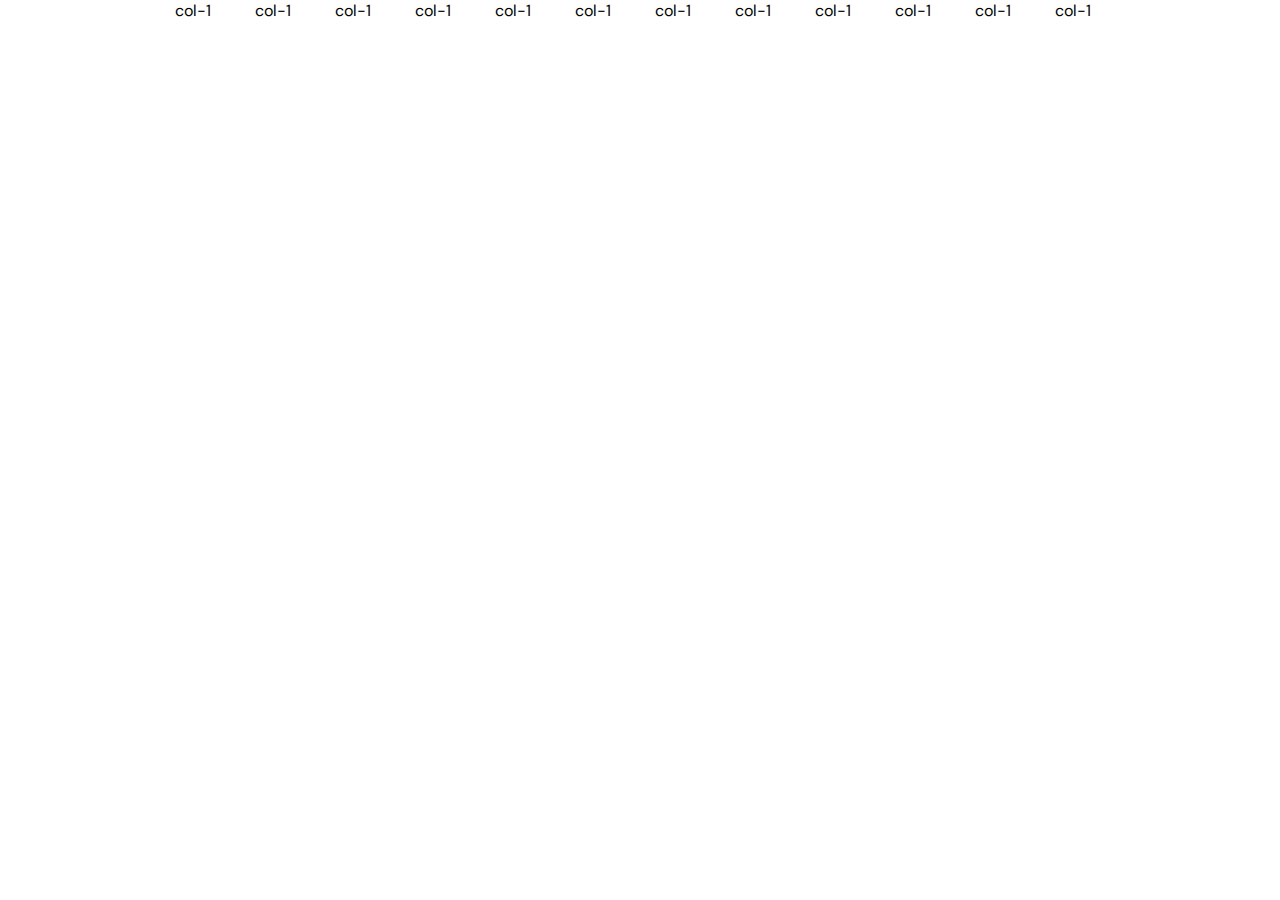
==== index.html @ 25fa5bf2 "first commit" ====
<!DOCTYPE html>
<html lang="en">

<head>
    <meta charset="UTF-8">
    <meta http-equiv="X-UA-Compatible" content="IE=edge">
    <meta name="viewport" content="width=device-width, initial-scale=1.0">
    <link rel="preconnect" href="https://fonts.googleapis.com">
    <link rel="preconnect" href="https://fonts.gstatic.com" crossorigin>
    <link href="https://fonts.googleapis.com/css2?family=DM+Sans:wght@400;500;700&display=swap" rel="stylesheet">
    <link rel="stylesheet" href="./grid.min.css">
    <link rel="stylesheet" href="./style.css">
    <title>Final</title>
</head>

<body>
    <div class="container">
        <div class="row">
            <div class="col-1">col-1</div>
            <div class="col-1">col-1</div>
            <div class="col-1">col-1</div>
            <div class="col-1">col-1</div>
            <div class="col-1">col-1</div>
            <div class="col-1">col-1</div>
            <div class="col-1">col-1</div>
            <div class="col-1">col-1</div>
            <div class="col-1">col-1</div>
            <div class="col-1">col-1</div>
            <div class="col-1">col-1</div>
            <div class="col-1">col-1</div>
        </div>
    </div>
</body>

</html>
---- grid.min.css ----
.sr-only {
    position: absolute;
    width: 1px;
    height: 1px;
    padding: 0;
    margin: -1px;
    overflow: hidden;
    clip: rect(0, 0, 0, 0);
    white-space: nowrap;
    border: 0
}

.sr-only-focusable:active,
.sr-only-focusable:focus {
    position: static;
    width: auto;
    height: auto;
    overflow: visible;
    clip: auto;
    white-space: normal
}

/*!
 * Bootstrap Grid v4.4.1 (https://getbootstrap.com/)
 * Copyright 2011-2019 The Bootstrap Authors
 * Copyright 2011-2019 Twitter, Inc.
 * Licensed under MIT (https://github.com/twbs/bootstrap/blob/master/LICENSE)
 */
html {
    -webkit-box-sizing: border-box;
    box-sizing: border-box;
    -ms-overflow-style: scrollbar
}

*,
*::before,
*::after {
    -webkit-box-sizing: inherit;
    box-sizing: inherit
}

.container {
    width: 100%;
    padding-right: 15px;
    padding-left: 15px;
    margin-right: auto;
    margin-left: auto
}

@media (min-width: 576px) {
    .container {
        max-width: 540px
    }
}

@media (min-width: 768px) {
    .container {
        max-width: 720px
    }
}

@media (min-width: 992px) {
    .container {
        max-width: 960px
    }
}

@media (min-width: 1200px) {
    .container {
        max-width: 1140px
    }
}

.container-fluid,
.container-sm,
.container-md,
.container-lg,
.container-xl {
    width: 100%;
    padding-right: 15px;
    padding-left: 15px;
    margin-right: auto;
    margin-left: auto
}

@media (min-width: 576px) {

    .container,
    .container-sm {
        max-width: 540px
    }
}

@media (min-width: 768px) {

    .container,
    .container-sm,
    .container-md {
        max-width: 720px
    }
}

@media (min-width: 992px) {

    .container,
    .container-sm,
    .container-md,
    .container-lg {
        max-width: 960px
    }
}

@media (min-width: 1200px) {

    .container,
    .container-sm,
    .container-md,
    .container-lg,
    .container-xl {
        max-width: 1140px
    }
}

.row {
    display: -webkit-box;
    display: -ms-flexbox;
    display: flex;
    -ms-flex-wrap: wrap;
    flex-wrap: wrap;
    margin-right: -15px;
    margin-left: -15px
}

.no-gutters {
    margin-right: 0;
    margin-left: 0
}

.no-gutters>.col,
.no-gutters>[class*="col-"] {
    padding-right: 0;
    padding-left: 0
}

.col-1,
.col-2,
.col-3,
.col-4,
.col-5,
.col-6,
.col-7,
.col-8,
.col-9,
.col-10,
.col-11,
.col-12,
.col,
.col-auto,
.col-sm-1,
.col-sm-2,
.col-sm-3,
.col-sm-4,
.col-sm-5,
.col-sm-6,
.col-sm-7,
.col-sm-8,
.col-sm-9,
.col-sm-10,
.col-sm-11,
.col-sm-12,
.col-sm,
.col-sm-auto,
.col-md-1,
.col-md-2,
.col-md-3,
.col-md-4,
.col-md-5,
.col-md-6,
.col-md-7,
.col-md-8,
.col-md-9,
.col-md-10,
.col-md-11,
.col-md-12,
.col-md,
.col-md-auto,
.col-lg-1,
.col-lg-2,
.col-lg-3,
.col-lg-4,
.col-lg-5,
.col-lg-6,
.col-lg-7,
.col-lg-8,
.col-lg-9,
.col-lg-10,
.col-lg-11,
.col-lg-12,
.col-lg,
.col-lg-auto,
.col-xl-1,
.col-xl-2,
.col-xl-3,
.col-xl-4,
.col-xl-5,
.col-xl-6,
.col-xl-7,
.col-xl-8,
.col-xl-9,
.col-xl-10,
.col-xl-11,
.col-xl-12,
.col-xl,
.col-xl-auto {
    position: relative;
    width: 100%;
    padding-right: 15px;
    padding-left: 15px
}

.col {
    -ms-flex-preferred-size: 0;
    flex-basis: 0;
    -webkit-box-flex: 1;
    -ms-flex-positive: 1;
    flex-grow: 1;
    max-width: 100%
}

.row-cols-1>* {
    -webkit-box-flex: 0;
    -ms-flex: 0 0 100%;
    flex: 0 0 100%;
    max-width: 100%
}

.row-cols-2>* {
    -webkit-box-flex: 0;
    -ms-flex: 0 0 50%;
    flex: 0 0 50%;
    max-width: 50%
}

.row-cols-3>* {
    -webkit-box-flex: 0;
    -ms-flex: 0 0 33.3333333333%;
    flex: 0 0 33.3333333333%;
    max-width: 33.3333333333%
}

.row-cols-4>* {
    -webkit-box-flex: 0;
    -ms-flex: 0 0 25%;
    flex: 0 0 25%;
    max-width: 25%
}

.row-cols-5>* {
    -webkit-box-flex: 0;
    -ms-flex: 0 0 20%;
    flex: 0 0 20%;
    max-width: 20%
}

.row-cols-6>* {
    -webkit-box-flex: 0;
    -ms-flex: 0 0 16.6666666667%;
    flex: 0 0 16.6666666667%;
    max-width: 16.6666666667%
}

.col-auto {
    -webkit-box-flex: 0;
    -ms-flex: 0 0 auto;
    flex: 0 0 auto;
    width: auto;
    max-width: 100%
}

.col-1 {
    -webkit-box-flex: 0;
    -ms-flex: 0 0 8.3333333333%;
    flex: 0 0 8.3333333333%;
    max-width: 8.3333333333%
}

.col-2 {
    -webkit-box-flex: 0;
    -ms-flex: 0 0 16.6666666667%;
    flex: 0 0 16.6666666667%;
    max-width: 16.6666666667%
}

.col-3 {
    -webkit-box-flex: 0;
    -ms-flex: 0 0 25%;
    flex: 0 0 25%;
    max-width: 25%
}

.col-4 {
    -webkit-box-flex: 0;
    -ms-flex: 0 0 33.3333333333%;
    flex: 0 0 33.3333333333%;
    max-width: 33.3333333333%
}

.col-5 {
    -webkit-box-flex: 0;
    -ms-flex: 0 0 41.6666666667%;
    flex: 0 0 41.6666666667%;
    max-width: 41.6666666667%
}

.col-6 {
    -webkit-box-flex: 0;
    -ms-flex: 0 0 50%;
    flex: 0 0 50%;
    max-width: 50%
}

.col-7 {
    -webkit-box-flex: 0;
    -ms-flex: 0 0 58.3333333333%;
    flex: 0 0 58.3333333333%;
    max-width: 58.3333333333%
}

.col-8 {
    -webkit-box-flex: 0;
    -ms-flex: 0 0 66.6666666667%;
    flex: 0 0 66.6666666667%;
    max-width: 66.6666666667%
}

.col-9 {
    -webkit-box-flex: 0;
    -ms-flex: 0 0 75%;
    flex: 0 0 75%;
    max-width: 75%
}

.col-10 {
    -webkit-box-flex: 0;
    -ms-flex: 0 0 83.3333333333%;
    flex: 0 0 83.3333333333%;
    max-width: 83.3333333333%
}

.col-11 {
    -webkit-box-flex: 0;
    -ms-flex: 0 0 91.6666666667%;
    flex: 0 0 91.6666666667%;
    max-width: 91.6666666667%
}

.col-12 {
    -webkit-box-flex: 0;
    -ms-flex: 0 0 100%;
    flex: 0 0 100%;
    max-width: 100%
}

.order-first {
    -webkit-box-ordinal-group: 0;
    -ms-flex-order: -1;
    order: -1
}

.order-last {
    -webkit-box-ordinal-group: 14;
    -ms-flex-order: 13;
    order: 13
}

.order-0 {
    -webkit-box-ordinal-group: 1;
    -ms-flex-order: 0;
    order: 0
}

.order-1 {
    -webkit-box-ordinal-group: 2;
    -ms-flex-order: 1;
    order: 1
}

.order-2 {
    -webkit-box-ordinal-group: 3;
    -ms-flex-order: 2;
    order: 2
}

.order-3 {
    -webkit-box-ordinal-group: 4;
    -ms-flex-order: 3;
    order: 3
}

.order-4 {
    -webkit-box-ordinal-group: 5;
    -ms-flex-order: 4;
    order: 4
}

.order-5 {
    -webkit-box-ordinal-group: 6;
    -ms-flex-order: 5;
    order: 5
}

.order-6 {
    -webkit-box-ordinal-group: 7;
    -ms-flex-order: 6;
    order: 6
}

.order-7 {
    -webkit-box-ordinal-group: 8;
    -ms-flex-order: 7;
    order: 7
}

.order-8 {
    -webkit-box-ordinal-group: 9;
    -ms-flex-order: 8;
    order: 8
}

.order-9 {
    -webkit-box-ordinal-group: 10;
    -ms-flex-order: 9;
    order: 9
}

.order-10 {
    -webkit-box-ordinal-group: 11;
    -ms-flex-order: 10;
    order: 10
}

.order-11 {
    -webkit-box-ordinal-group: 12;
    -ms-flex-order: 11;
    order: 11
}

.order-12 {
    -webkit-box-ordinal-group: 13;
    -ms-flex-order: 12;
    order: 12
}

.offset-1 {
    margin-left: 8.3333333333%
}

.offset-2 {
    margin-left: 16.6666666667%
}

.offset-3 {
    margin-left: 25%
}

.offset-4 {
    margin-left: 33.3333333333%
}

.offset-5 {
    margin-left: 41.6666666667%
}

.offset-6 {
    margin-left: 50%
}

.offset-7 {
    margin-left: 58.3333333333%
}

.offset-8 {
    margin-left: 66.6666666667%
}

.offset-9 {
    margin-left: 75%
}

.offset-10 {
    margin-left: 83.3333333333%
}

.offset-11 {
    margin-left: 91.6666666667%
}

@media (min-width: 576px) {
    .col-sm {
        -ms-flex-preferred-size: 0;
        flex-basis: 0;
        -webkit-box-flex: 1;
        -ms-flex-positive: 1;
        flex-grow: 1;
        max-width: 100%
    }

    .row-cols-sm-1>* {
        -webkit-box-flex: 0;
        -ms-flex: 0 0 100%;
        flex: 0 0 100%;
        max-width: 100%
    }

    .row-cols-sm-2>* {
        -webkit-box-flex: 0;
        -ms-flex: 0 0 50%;
        flex: 0 0 50%;
        max-width: 50%
    }

    .row-cols-sm-3>* {
        -webkit-box-flex: 0;
        -ms-flex: 0 0 33.3333333333%;
        flex: 0 0 33.3333333333%;
        max-width: 33.3333333333%
    }

    .row-cols-sm-4>* {
        -webkit-box-flex: 0;
        -ms-flex: 0 0 25%;
        flex: 0 0 25%;
        max-width: 25%
    }

    .row-cols-sm-5>* {
        -webkit-box-flex: 0;
        -ms-flex: 0 0 20%;
        flex: 0 0 20%;
        max-width: 20%
    }

    .row-cols-sm-6>* {
        -webkit-box-flex: 0;
        -ms-flex: 0 0 16.6666666667%;
        flex: 0 0 16.6666666667%;
        max-width: 16.6666666667%
    }

    .col-sm-auto {
        -webkit-box-flex: 0;
        -ms-flex: 0 0 auto;
        flex: 0 0 auto;
        width: auto;
        max-width: 100%
    }

    .col-sm-1 {
        -webkit-box-flex: 0;
        -ms-flex: 0 0 8.3333333333%;
        flex: 0 0 8.3333333333%;
        max-width: 8.3333333333%
    }

    .col-sm-2 {
        -webkit-box-flex: 0;
        -ms-flex: 0 0 16.6666666667%;
        flex: 0 0 16.6666666667%;
        max-width: 16.6666666667%
    }

    .col-sm-3 {
        -webkit-box-flex: 0;
        -ms-flex: 0 0 25%;
        flex: 0 0 25%;
        max-width: 25%
    }

    .col-sm-4 {
        -webkit-box-flex: 0;
        -ms-flex: 0 0 33.3333333333%;
        flex: 0 0 33.3333333333%;
        max-width: 33.3333333333%
    }

    .col-sm-5 {
        -webkit-box-flex: 0;
        -ms-flex: 0 0 41.6666666667%;
        flex: 0 0 41.6666666667%;
        max-width: 41.6666666667%
    }

    .col-sm-6 {
        -webkit-box-flex: 0;
        -ms-flex: 0 0 50%;
        flex: 0 0 50%;
        max-width: 50%
    }

    .col-sm-7 {
        -webkit-box-flex: 0;
        -ms-flex: 0 0 58.3333333333%;
        flex: 0 0 58.3333333333%;
        max-width: 58.3333333333%
    }

    .col-sm-8 {
        -webkit-box-flex: 0;
        -ms-flex: 0 0 66.6666666667%;
        flex: 0 0 66.6666666667%;
        max-width: 66.6666666667%
    }

    .col-sm-9 {
        -webkit-box-flex: 0;
        -ms-flex: 0 0 75%;
        flex: 0 0 75%;
        max-width: 75%
    }

    .col-sm-10 {
        -webkit-box-flex: 0;
        -ms-flex: 0 0 83.3333333333%;
        flex: 0 0 83.3333333333%;
        max-width: 83.3333333333%
    }

    .col-sm-11 {
        -webkit-box-flex: 0;
        -ms-flex: 0 0 91.6666666667%;
        flex: 0 0 91.6666666667%;
        max-width: 91.6666666667%
    }

    .col-sm-12 {
        -webkit-box-flex: 0;
        -ms-flex: 0 0 100%;
        flex: 0 0 100%;
        max-width: 100%
    }

    .order-sm-first {
        -webkit-box-ordinal-group: 0;
        -ms-flex-order: -1;
        order: -1
    }

    .order-sm-last {
        -webkit-box-ordinal-group: 14;
        -ms-flex-order: 13;
        order: 13
    }

    .order-sm-0 {
        -webkit-box-ordinal-group: 1;
        -ms-flex-order: 0;
        order: 0
    }

    .order-sm-1 {
        -webkit-box-ordinal-group: 2;
        -ms-flex-order: 1;
        order: 1
    }

    .order-sm-2 {
        -webkit-box-ordinal-group: 3;
        -ms-flex-order: 2;
        order: 2
    }

    .order-sm-3 {
        -webkit-box-ordinal-group: 4;
        -ms-flex-order: 3;
        order: 3
    }

    .order-sm-4 {
        -webkit-box-ordinal-group: 5;
        -ms-flex-order: 4;
        order: 4
    }

    .order-sm-5 {
        -webkit-box-ordinal-group: 6;
        -ms-flex-order: 5;
        order: 5
    }

    .order-sm-6 {
        -webkit-box-ordinal-group: 7;
        -ms-flex-order: 6;
        order: 6
    }

    .order-sm-7 {
        -webkit-box-ordinal-group: 8;
        -ms-flex-order: 7;
        order: 7
    }

    .order-sm-8 {
        -webkit-box-ordinal-group: 9;
        -ms-flex-order: 8;
        order: 8
    }

    .order-sm-9 {
        -webkit-box-ordinal-group: 10;
        -ms-flex-order: 9;
        order: 9
    }

    .order-sm-10 {
        -webkit-box-ordinal-group: 11;
        -ms-flex-order: 10;
        order: 10
    }

    .order-sm-11 {
        -webkit-box-ordinal-group: 12;
        -ms-flex-order: 11;
        order: 11
    }

    .order-sm-12 {
        -webkit-box-ordinal-group: 13;
        -ms-flex-order: 12;
        order: 12
    }

    .offset-sm-0 {
        margin-left: 0
    }

    .offset-sm-1 {
        margin-left: 8.3333333333%
    }

    .offset-sm-2 {
        margin-left: 16.6666666667%
    }

    .offset-sm-3 {
        margin-left: 25%
    }

    .offset-sm-4 {
        margin-left: 33.3333333333%
    }

    .offset-sm-5 {
        margin-left: 41.6666666667%
    }

    .offset-sm-6 {
        margin-left: 50%
    }

    .offset-sm-7 {
        margin-left: 58.3333333333%
    }

    .offset-sm-8 {
        margin-left: 66.6666666667%
    }

    .offset-sm-9 {
        margin-left: 75%
    }

    .offset-sm-10 {
        margin-left: 83.3333333333%
    }

    .offset-sm-11 {
        margin-left: 91.6666666667%
    }
}

@media (min-width: 768px) {
    .col-md {
        -ms-flex-preferred-size: 0;
        flex-basis: 0;
        -webkit-box-flex: 1;
        -ms-flex-positive: 1;
        flex-grow: 1;
        max-width: 100%
    }

    .row-cols-md-1>* {
        -webkit-box-flex: 0;
        -ms-flex: 0 0 100%;
        flex: 0 0 100%;
        max-width: 100%
    }

    .row-cols-md-2>* {
        -webkit-box-flex: 0;
        -ms-flex: 0 0 50%;
        flex: 0 0 50%;
        max-width: 50%
    }

    .row-cols-md-3>* {
        -webkit-box-flex: 0;
        -ms-flex: 0 0 33.3333333333%;
        flex: 0 0 33.3333333333%;
        max-width: 33.3333333333%
    }

    .row-cols-md-4>* {
        -webkit-box-flex: 0;
        -ms-flex: 0 0 25%;
        flex: 0 0 25%;
        max-width: 25%
    }

    .row-cols-md-5>* {
        -webkit-box-flex: 0;
        -ms-flex: 0 0 20%;
        flex: 0 0 20%;
        max-width: 20%
    }

    .row-cols-md-6>* {
        -webkit-box-flex: 0;
        -ms-flex: 0 0 16.6666666667%;
        flex: 0 0 16.6666666667%;
        max-width: 16.6666666667%
    }

    .col-md-auto {
        -webkit-box-flex: 0;
        -ms-flex: 0 0 auto;
        flex: 0 0 auto;
        width: auto;
        max-width: 100%
    }

    .col-md-1 {
        -webkit-box-flex: 0;
        -ms-flex: 0 0 8.3333333333%;
        flex: 0 0 8.3333333333%;
        max-width: 8.3333333333%
    }

    .col-md-2 {
        -webkit-box-flex: 0;
        -ms-flex: 0 0 16.6666666667%;
        flex: 0 0 16.6666666667%;
        max-width: 16.6666666667%
    }

    .col-md-3 {
        -webkit-box-flex: 0;
        -ms-flex: 0 0 25%;
        flex: 0 0 25%;
        max-width: 25%
    }

    .col-md-4 {
        -webkit-box-flex: 0;
        -ms-flex: 0 0 33.3333333333%;
        flex: 0 0 33.3333333333%;
        max-width: 33.3333333333%
    }

    .col-md-5 {
        -webkit-box-flex: 0;
        -ms-flex: 0 0 41.6666666667%;
        flex: 0 0 41.6666666667%;
        max-width: 41.6666666667%
    }

    .col-md-6 {
        -webkit-box-flex: 0;
        -ms-flex: 0 0 50%;
        flex: 0 0 50%;
        max-width: 50%
    }

    .col-md-7 {
        -webkit-box-flex: 0;
        -ms-flex: 0 0 58.3333333333%;
        flex: 0 0 58.3333333333%;
        max-width: 58.3333333333%
    }

    .col-md-8 {
        -webkit-box-flex: 0;
        -ms-flex: 0 0 66.6666666667%;
        flex: 0 0 66.6666666667%;
        max-width: 66.6666666667%
    }

    .col-md-9 {
        -webkit-box-flex: 0;
        -ms-flex: 0 0 75%;
        flex: 0 0 75%;
        max-width: 75%
    }

    .col-md-10 {
        -webkit-box-flex: 0;
        -ms-flex: 0 0 83.3333333333%;
        flex: 0 0 83.3333333333%;
        max-width: 83.3333333333%
    }

    .col-md-11 {
        -webkit-box-flex: 0;
        -ms-flex: 0 0 91.6666666667%;
        flex: 0 0 91.6666666667%;
        max-width: 91.6666666667%
    }

    .col-md-12 {
        -webkit-box-flex: 0;
        -ms-flex: 0 0 100%;
        flex: 0 0 100%;
        max-width: 100%
    }

    .order-md-first {
        -webkit-box-ordinal-group: 0;
        -ms-flex-order: -1;
        order: -1
    }

    .order-md-last {
        -webkit-box-ordinal-group: 14;
        -ms-flex-order: 13;
        order: 13
    }

    .order-md-0 {
        -webkit-box-ordinal-group: 1;
        -ms-flex-order: 0;
        order: 0
    }

    .order-md-1 {
        -webkit-box-ordinal-group: 2;
        -ms-flex-order: 1;
        order: 1
    }

    .order-md-2 {
        -webkit-box-ordinal-group: 3;
        -ms-flex-order: 2;
        order: 2
    }

    .order-md-3 {
        -webkit-box-ordinal-group: 4;
        -ms-flex-order: 3;
        order: 3
    }

    .order-md-4 {
        -webkit-box-ordinal-group: 5;
        -ms-flex-order: 4;
        order: 4
    }

    .order-md-5 {
        -webkit-box-ordinal-group: 6;
        -ms-flex-order: 5;
        order: 5
    }

    .order-md-6 {
        -webkit-box-ordinal-group: 7;
        -ms-flex-order: 6;
        order: 6
    }

    .order-md-7 {
        -webkit-box-ordinal-group: 8;
        -ms-flex-order: 7;
        order: 7
    }

    .order-md-8 {
        -webkit-box-ordinal-group: 9;
        -ms-flex-order: 8;
        order: 8
    }

    .order-md-9 {
        -webkit-box-ordinal-group: 10;
        -ms-flex-order: 9;
        order: 9
    }

    .order-md-10 {
        -webkit-box-ordinal-group: 11;
        -ms-flex-order: 10;
        order: 10
    }

    .order-md-11 {
        -webkit-box-ordinal-group: 12;
        -ms-flex-order: 11;
        order: 11
    }

    .order-md-12 {
        -webkit-box-ordinal-group: 13;
        -ms-flex-order: 12;
        order: 12
    }

    .offset-md-0 {
        margin-left: 0
    }

    .offset-md-1 {
        margin-left: 8.3333333333%
    }

    .offset-md-2 {
        margin-left: 16.6666666667%
    }

    .offset-md-3 {
        margin-left: 25%
    }

    .offset-md-4 {
        margin-left: 33.3333333333%
    }

    .offset-md-5 {
        margin-left: 41.6666666667%
    }

    .offset-md-6 {
        margin-left: 50%
    }

    .offset-md-7 {
        margin-left: 58.3333333333%
    }

    .offset-md-8 {
        margin-left: 66.6666666667%
    }

    .offset-md-9 {
        margin-left: 75%
    }

    .offset-md-10 {
        margin-left: 83.3333333333%
    }

    .offset-md-11 {
        margin-left: 91.6666666667%
    }
}

@media (min-width: 992px) {
    .col-lg {
        -ms-flex-preferred-size: 0;
        flex-basis: 0;
        -webkit-box-flex: 1;
        -ms-flex-positive: 1;
        flex-grow: 1;
        max-width: 100%
    }

    .row-cols-lg-1>* {
        -webkit-box-flex: 0;
        -ms-flex: 0 0 100%;
        flex: 0 0 100%;
        max-width: 100%
    }

    .row-cols-lg-2>* {
        -webkit-box-flex: 0;
        -ms-flex: 0 0 50%;
        flex: 0 0 50%;
        max-width: 50%
    }

    .row-cols-lg-3>* {
        -webkit-box-flex: 0;
        -ms-flex: 0 0 33.3333333333%;
        flex: 0 0 33.3333333333%;
        max-width: 33.3333333333%
    }

    .row-cols-lg-4>* {
        -webkit-box-flex: 0;
        -ms-flex: 0 0 25%;
        flex: 0 0 25%;
        max-width: 25%
    }

    .row-cols-lg-5>* {
        -webkit-box-flex: 0;
        -ms-flex: 0 0 20%;
        flex: 0 0 20%;
        max-width: 20%
    }

    .row-cols-lg-6>* {
        -webkit-box-flex: 0;
        -ms-flex: 0 0 16.6666666667%;
        flex: 0 0 16.6666666667%;
        max-width: 16.6666666667%
    }

    .col-lg-auto {
        -webkit-box-flex: 0;
        -ms-flex: 0 0 auto;
        flex: 0 0 auto;
        width: auto;
        max-width: 100%
    }

    .col-lg-1 {
        -webkit-box-flex: 0;
        -ms-flex: 0 0 8.3333333333%;
        flex: 0 0 8.3333333333%;
        max-width: 8.3333333333%
    }

    .col-lg-2 {
        -webkit-box-flex: 0;
        -ms-flex: 0 0 16.6666666667%;
        flex: 0 0 16.6666666667%;
        max-width: 16.6666666667%
    }

    .col-lg-3 {
        -webkit-box-flex: 0;
        -ms-flex: 0 0 25%;
        flex: 0 0 25%;
        max-width: 25%
    }

    .col-lg-4 {
        -webkit-box-flex: 0;
        -ms-flex: 0 0 33.3333333333%;
        flex: 0 0 33.3333333333%;
        max-width: 33.3333333333%
    }

    .col-lg-5 {
        -webkit-box-flex: 0;
        -ms-flex: 0 0 41.6666666667%;
        flex: 0 0 41.6666666667%;
        max-width: 41.6666666667%
    }

    .col-lg-6 {
        -webkit-box-flex: 0;
        -ms-flex: 0 0 50%;
        flex: 0 0 50%;
        max-width: 50%
    }

    .col-lg-7 {
        -webkit-box-flex: 0;
        -ms-flex: 0 0 58.3333333333%;
        flex: 0 0 58.3333333333%;
        max-width: 58.3333333333%
    }

    .col-lg-8 {
        -webkit-box-flex: 0;
        -ms-flex: 0 0 66.6666666667%;
        flex: 0 0 66.6666666667%;
        max-width: 66.6666666667%
    }

    .col-lg-9 {
        -webkit-box-flex: 0;
        -ms-flex: 0 0 75%;
        flex: 0 0 75%;
        max-width: 75%
    }

    .col-lg-10 {
        -webkit-box-flex: 0;
        -ms-flex: 0 0 83.3333333333%;
        flex: 0 0 83.3333333333%;
        max-width: 83.3333333333%
    }

    .col-lg-11 {
        -webkit-box-flex: 0;
        -ms-flex: 0 0 91.6666666667%;
        flex: 0 0 91.6666666667%;
        max-width: 91.6666666667%
    }

    .col-lg-12 {
        -webkit-box-flex: 0;
        -ms-flex: 0 0 100%;
        flex: 0 0 100%;
        max-width: 100%
    }

    .order-lg-first {
        -webkit-box-ordinal-group: 0;
        -ms-flex-order: -1;
        order: -1
    }

    .order-lg-last {
        -webkit-box-ordinal-group: 14;
        -ms-flex-order: 13;
        order: 13
    }

    .order-lg-0 {
        -webkit-box-ordinal-group: 1;
        -ms-flex-order: 0;
        order: 0
    }

    .order-lg-1 {
        -webkit-box-ordinal-group: 2;
        -ms-flex-order: 1;
        order: 1
    }

    .order-lg-2 {
        -webkit-box-ordinal-group: 3;
        -ms-flex-order: 2;
        order: 2
    }

    .order-lg-3 {
        -webkit-box-ordinal-group: 4;
        -ms-flex-order: 3;
        order: 3
    }

    .order-lg-4 {
        -webkit-box-ordinal-group: 5;
        -ms-flex-order: 4;
        order: 4
    }

    .order-lg-5 {
        -webkit-box-ordinal-group: 6;
        -ms-flex-order: 5;
        order: 5
    }

    .order-lg-6 {
        -webkit-box-ordinal-group: 7;
        -ms-flex-order: 6;
        order: 6
    }

    .order-lg-7 {
        -webkit-box-ordinal-group: 8;
        -ms-flex-order: 7;
        order: 7
    }

    .order-lg-8 {
        -webkit-box-ordinal-group: 9;
        -ms-flex-order: 8;
        order: 8
    }

    .order-lg-9 {
        -webkit-box-ordinal-group: 10;
        -ms-flex-order: 9;
        order: 9
    }

    .order-lg-10 {
        -webkit-box-ordinal-group: 11;
        -ms-flex-order: 10;
        order: 10
    }

    .order-lg-11 {
        -webkit-box-ordinal-group: 12;
        -ms-flex-order: 11;
        order: 11
    }

    .order-lg-12 {
        -webkit-box-ordinal-group: 13;
        -ms-flex-order: 12;
        order: 12
    }

    .offset-lg-0 {
        margin-left: 0
    }

    .offset-lg-1 {
        margin-left: 8.3333333333%
    }

    .offset-lg-2 {
        margin-left: 16.6666666667%
    }

    .offset-lg-3 {
        margin-left: 25%
    }

    .offset-lg-4 {
        margin-left: 33.3333333333%
    }

    .offset-lg-5 {
        margin-left: 41.6666666667%
    }

    .offset-lg-6 {
        margin-left: 50%
    }

    .offset-lg-7 {
        margin-left: 58.3333333333%
    }

    .offset-lg-8 {
        margin-left: 66.6666666667%
    }

    .offset-lg-9 {
        margin-left: 75%
    }

    .offset-lg-10 {
        margin-left: 83.3333333333%
    }

    .offset-lg-11 {
        margin-left: 91.6666666667%
    }
}

@media (min-width: 1200px) {
    .col-xl {
        -ms-flex-preferred-size: 0;
        flex-basis: 0;
        -webkit-box-flex: 1;
        -ms-flex-positive: 1;
        flex-grow: 1;
        max-width: 100%
    }

    .row-cols-xl-1>* {
        -webkit-box-flex: 0;
        -ms-flex: 0 0 100%;
        flex: 0 0 100%;
        max-width: 100%
    }

    .row-cols-xl-2>* {
        -webkit-box-flex: 0;
        -ms-flex: 0 0 50%;
        flex: 0 0 50%;
        max-width: 50%
    }

    .row-cols-xl-3>* {
        -webkit-box-flex: 0;
        -ms-flex: 0 0 33.3333333333%;
        flex: 0 0 33.3333333333%;
        max-width: 33.3333333333%
    }

    .row-cols-xl-4>* {
        -webkit-box-flex: 0;
        -ms-flex: 0 0 25%;
        flex: 0 0 25%;
        max-width: 25%
    }

    .row-cols-xl-5>* {
        -webkit-box-flex: 0;
        -ms-flex: 0 0 20%;
        flex: 0 0 20%;
        max-width: 20%
    }

    .row-cols-xl-6>* {
        -webkit-box-flex: 0;
        -ms-flex: 0 0 16.6666666667%;
        flex: 0 0 16.6666666667%;
        max-width: 16.6666666667%
    }

    .col-xl-auto {
        -webkit-box-flex: 0;
        -ms-flex: 0 0 auto;
        flex: 0 0 auto;
        width: auto;
        max-width: 100%
    }

    .col-xl-1 {
        -webkit-box-flex: 0;
        -ms-flex: 0 0 8.3333333333%;
        flex: 0 0 8.3333333333%;
        max-width: 8.3333333333%
    }

    .col-xl-2 {
        -webkit-box-flex: 0;
        -ms-flex: 0 0 16.6666666667%;
        flex: 0 0 16.6666666667%;
        max-width: 16.6666666667%
    }

    .col-xl-3 {
        -webkit-box-flex: 0;
        -ms-flex: 0 0 25%;
        flex: 0 0 25%;
        max-width: 25%
    }

    .col-xl-4 {
        -webkit-box-flex: 0;
        -ms-flex: 0 0 33.3333333333%;
        flex: 0 0 33.3333333333%;
        max-width: 33.3333333333%
    }

    .col-xl-5 {
        -webkit-box-flex: 0;
        -ms-flex: 0 0 41.6666666667%;
        flex: 0 0 41.6666666667%;
        max-width: 41.6666666667%
    }

    .col-xl-6 {
        -webkit-box-flex: 0;
        -ms-flex: 0 0 50%;
        flex: 0 0 50%;
        max-width: 50%
    }

    .col-xl-7 {
        -webkit-box-flex: 0;
        -ms-flex: 0 0 58.3333333333%;
        flex: 0 0 58.3333333333%;
        max-width: 58.3333333333%
    }

    .col-xl-8 {
        -webkit-box-flex: 0;
        -ms-flex: 0 0 66.6666666667%;
        flex: 0 0 66.6666666667%;
        max-width: 66.6666666667%
    }

    .col-xl-9 {
        -webkit-box-flex: 0;
        -ms-flex: 0 0 75%;
        flex: 0 0 75%;
        max-width: 75%
    }

    .col-xl-10 {
        -webkit-box-flex: 0;
        -ms-flex: 0 0 83.3333333333%;
        flex: 0 0 83.3333333333%;
        max-width: 83.3333333333%
    }

    .col-xl-11 {
        -webkit-box-flex: 0;
        -ms-flex: 0 0 91.6666666667%;
        flex: 0 0 91.6666666667%;
        max-width: 91.6666666667%
    }

    .col-xl-12 {
        -webkit-box-flex: 0;
        -ms-flex: 0 0 100%;
        flex: 0 0 100%;
        max-width: 100%
    }

    .order-xl-first {
        -webkit-box-ordinal-group: 0;
        -ms-flex-order: -1;
        order: -1
    }

    .order-xl-last {
        -webkit-box-ordinal-group: 14;
        -ms-flex-order: 13;
        order: 13
    }

    .order-xl-0 {
        -webkit-box-ordinal-group: 1;
        -ms-flex-order: 0;
        order: 0
    }

    .order-xl-1 {
        -webkit-box-ordinal-group: 2;
        -ms-flex-order: 1;
        order: 1
    }

    .order-xl-2 {
        -webkit-box-ordinal-group: 3;
        -ms-flex-order: 2;
        order: 2
    }

    .order-xl-3 {
        -webkit-box-ordinal-group: 4;
        -ms-flex-order: 3;
        order: 3
    }

    .order-xl-4 {
        -webkit-box-ordinal-group: 5;
        -ms-flex-order: 4;
        order: 4
    }

    .order-xl-5 {
        -webkit-box-ordinal-group: 6;
        -ms-flex-order: 5;
        order: 5
    }

    .order-xl-6 {
        -webkit-box-ordinal-group: 7;
        -ms-flex-order: 6;
        order: 6
    }

    .order-xl-7 {
        -webkit-box-ordinal-group: 8;
        -ms-flex-order: 7;
        order: 7
    }

    .order-xl-8 {
        -webkit-box-ordinal-group: 9;
        -ms-flex-order: 8;
        order: 8
    }

    .order-xl-9 {
        -webkit-box-ordinal-group: 10;
        -ms-flex-order: 9;
        order: 9
    }

    .order-xl-10 {
        -webkit-box-ordinal-group: 11;
        -ms-flex-order: 10;
        order: 10
    }

    .order-xl-11 {
        -webkit-box-ordinal-group: 12;
        -ms-flex-order: 11;
        order: 11
    }

    .order-xl-12 {
        -webkit-box-ordinal-group: 13;
        -ms-flex-order: 12;
        order: 12
    }

    .offset-xl-0 {
        margin-left: 0
    }

    .offset-xl-1 {
        margin-left: 8.3333333333%
    }

    .offset-xl-2 {
        margin-left: 16.6666666667%
    }

    .offset-xl-3 {
        margin-left: 25%
    }

    .offset-xl-4 {
        margin-left: 33.3333333333%
    }

    .offset-xl-5 {
        margin-left: 41.6666666667%
    }

    .offset-xl-6 {
        margin-left: 50%
    }

    .offset-xl-7 {
        margin-left: 58.3333333333%
    }

    .offset-xl-8 {
        margin-left: 66.6666666667%
    }

    .offset-xl-9 {
        margin-left: 75%
    }

    .offset-xl-10 {
        margin-left: 83.3333333333%
    }

    .offset-xl-11 {
        margin-left: 91.6666666667%
    }
}

.d-none {
    display: none !important
}

.d-inline {
    display: inline !important
}

.d-inline-block {
    display: inline-block !important
}

.d-block {
    display: block !important
}

.d-table {
    display: table !important
}

.d-table-row {
    display: table-row !important
}

.d-table-cell {
    display: table-cell !important
}

.d-flex {
    display: -webkit-box !important;
    display: -ms-flexbox !important;
    display: flex !important
}

.d-inline-flex {
    display: -webkit-inline-box !important;
    display: -ms-inline-flexbox !important;
    display: inline-flex !important
}

@media (min-width: 576px) {
    .d-sm-none {
        display: none !important
    }

    .d-sm-inline {
        display: inline !important
    }

    .d-sm-inline-block {
        display: inline-block !important
    }

    .d-sm-block {
        display: block !important
    }

    .d-sm-table {
        display: table !important
    }

    .d-sm-table-row {
        display: table-row !important
    }

    .d-sm-table-cell {
        display: table-cell !important
    }

    .d-sm-flex {
        display: -webkit-box !important;
        display: -ms-flexbox !important;
        display: flex !important
    }

    .d-sm-inline-flex {
        display: -webkit-inline-box !important;
        display: -ms-inline-flexbox !important;
        display: inline-flex !important
    }
}

@media (min-width: 768px) {
    .d-md-none {
        display: none !important
    }

    .d-md-inline {
        display: inline !important
    }

    .d-md-inline-block {
        display: inline-block !important
    }

    .d-md-block {
        display: block !important
    }

    .d-md-table {
        display: table !important
    }

    .d-md-table-row {
        display: table-row !important
    }

    .d-md-table-cell {
        display: table-cell !important
    }

    .d-md-flex {
        display: -webkit-box !important;
        display: -ms-flexbox !important;
        display: flex !important
    }

    .d-md-inline-flex {
        display: -webkit-inline-box !important;
        display: -ms-inline-flexbox !important;
        display: inline-flex !important
    }
}

@media (min-width: 992px) {
    .d-lg-none {
        display: none !important
    }

    .d-lg-inline {
        display: inline !important
    }

    .d-lg-inline-block {
        display: inline-block !important
    }

    .d-lg-block {
        display: block !important
    }

    .d-lg-table {
        display: table !important
    }

    .d-lg-table-row {
        display: table-row !important
    }

    .d-lg-table-cell {
        display: table-cell !important
    }

    .d-lg-flex {
        display: -webkit-box !important;
        display: -ms-flexbox !important;
        display: flex !important
    }

    .d-lg-inline-flex {
        display: -webkit-inline-box !important;
        display: -ms-inline-flexbox !important;
        display: inline-flex !important
    }
}

@media (min-width: 1200px) {
    .d-xl-none {
        display: none !important
    }

    .d-xl-inline {
        display: inline !important
    }

    .d-xl-inline-block {
        display: inline-block !important
    }

    .d-xl-block {
        display: block !important
    }

    .d-xl-table {
        display: table !important
    }

    .d-xl-table-row {
        display: table-row !important
    }

    .d-xl-table-cell {
        display: table-cell !important
    }

    .d-xl-flex {
        display: -webkit-box !important;
        display: -ms-flexbox !important;
        display: flex !important
    }

    .d-xl-inline-flex {
        display: -webkit-inline-box !important;
        display: -ms-inline-flexbox !important;
        display: inline-flex !important
    }
}

@media print {
    .d-print-none {
        display: none !important
    }

    .d-print-inline {
        display: inline !important
    }

    .d-print-inline-block {
        display: inline-block !important
    }

    .d-print-block {
        display: block !important
    }

    .d-print-table {
        display: table !important
    }

    .d-print-table-row {
        display: table-row !important
    }

    .d-print-table-cell {
        display: table-cell !important
    }

    .d-print-flex {
        display: -webkit-box !important;
        display: -ms-flexbox !important;
        display: flex !important
    }

    .d-print-inline-flex {
        display: -webkit-inline-box !important;
        display: -ms-inline-flexbox !important;
        display: inline-flex !important
    }
}

.flex-row {
    -webkit-box-orient: horizontal !important;
    -webkit-box-direction: normal !important;
    -ms-flex-direction: row !important;
    flex-direction: row !important
}

.flex-column {
    -webkit-box-orient: vertical !important;
    -webkit-box-direction: normal !important;
    -ms-flex-direction: column !important;
    flex-direction: column !important
}

.flex-row-reverse {
    -webkit-box-orient: horizontal !important;
    -webkit-box-direction: reverse !important;
    -ms-flex-direction: row-reverse !important;
    flex-direction: row-reverse !important
}

.flex-column-reverse {
    -webkit-box-orient: vertical !important;
    -webkit-box-direction: reverse !important;
    -ms-flex-direction: column-reverse !important;
    flex-direction: column-reverse !important
}

.flex-wrap {
    -ms-flex-wrap: wrap !important;
    flex-wrap: wrap !important
}

.flex-nowrap {
    -ms-flex-wrap: nowrap !important;
    flex-wrap: nowrap !important
}

.flex-wrap-reverse {
    -ms-flex-wrap: wrap-reverse !important;
    flex-wrap: wrap-reverse !important
}

.flex-fill {
    -webkit-box-flex: 1 !important;
    -ms-flex: 1 1 auto !important;
    flex: 1 1 auto !important
}

.flex-grow-0 {
    -webkit-box-flex: 0 !important;
    -ms-flex-positive: 0 !important;
    flex-grow: 0 !important
}

.flex-grow-1 {
    -webkit-box-flex: 1 !important;
    -ms-flex-positive: 1 !important;
    flex-grow: 1 !important
}

.flex-shrink-0 {
    -ms-flex-negative: 0 !important;
    flex-shrink: 0 !important
}

.flex-shrink-1 {
    -ms-flex-negative: 1 !important;
    flex-shrink: 1 !important
}

.justify-content-start {
    -webkit-box-pack: start !important;
    -ms-flex-pack: start !important;
    justify-content: flex-start !important
}

.justify-content-end {
    -webkit-box-pack: end !important;
    -ms-flex-pack: end !important;
    justify-content: flex-end !important
}

.justify-content-center {
    -webkit-box-pack: center !important;
    -ms-flex-pack: center !important;
    justify-content: center !important
}

.justify-content-between {
    -webkit-box-pack: justify !important;
    -ms-flex-pack: justify !important;
    justify-content: space-between !important
}

.justify-content-around {
    -ms-flex-pack: distribute !important;
    justify-content: space-around !important
}

.align-items-start {
    -webkit-box-align: start !important;
    -ms-flex-align: start !important;
    align-items: flex-start !important
}

.align-items-end {
    -webkit-box-align: end !important;
    -ms-flex-align: end !important;
    align-items: flex-end !important
}

.align-items-center {
    -webkit-box-align: center !important;
    -ms-flex-align: center !important;
    align-items: center !important
}

.align-items-baseline {
    -webkit-box-align: baseline !important;
    -ms-flex-align: baseline !important;
    align-items: baseline !important
}

.align-items-stretch {
    -webkit-box-align: stretch !important;
    -ms-flex-align: stretch !important;
    align-items: stretch !important
}

.align-content-start {
    -ms-flex-line-pack: start !important;
    align-content: flex-start !important
}

.align-content-end {
    -ms-flex-line-pack: end !important;
    align-content: flex-end !important
}

.align-content-center {
    -ms-flex-line-pack: center !important;
    align-content: center !important
}

.align-content-between {
    -ms-flex-line-pack: justify !important;
    align-content: space-between !important
}

.align-content-around {
    -ms-flex-line-pack: distribute !important;
    align-content: space-around !important
}

.align-content-stretch {
    -ms-flex-line-pack: stretch !important;
    align-content: stretch !important
}

.align-self-auto {
    -ms-flex-item-align: auto !important;
    align-self: auto !important
}

.align-self-start {
    -ms-flex-item-align: start !important;
    align-self: flex-start !important
}

.align-self-end {
    -ms-flex-item-align: end !important;
    align-self: flex-end !important
}

.align-self-center {
    -ms-flex-item-align: center !important;
    align-self: center !important
}

.align-self-baseline {
    -ms-flex-item-align: baseline !important;
    align-self: baseline !important
}

.align-self-stretch {
    -ms-flex-item-align: stretch !important;
    align-self: stretch !important
}

@media (min-width: 576px) {
    .flex-sm-row {
        -webkit-box-orient: horizontal !important;
        -webkit-box-direction: normal !important;
        -ms-flex-direction: row !important;
        flex-direction: row !important
    }

    .flex-sm-column {
        -webkit-box-orient: vertical !important;
        -webkit-box-direction: normal !important;
        -ms-flex-direction: column !important;
        flex-direction: column !important
    }

    .flex-sm-row-reverse {
        -webkit-box-orient: horizontal !important;
        -webkit-box-direction: reverse !important;
        -ms-flex-direction: row-reverse !important;
        flex-direction: row-reverse !important
    }

    .flex-sm-column-reverse {
        -webkit-box-orient: vertical !important;
        -webkit-box-direction: reverse !important;
        -ms-flex-direction: column-reverse !important;
        flex-direction: column-reverse !important
    }

    .flex-sm-wrap {
        -ms-flex-wrap: wrap !important;
        flex-wrap: wrap !important
    }

    .flex-sm-nowrap {
        -ms-flex-wrap: nowrap !important;
        flex-wrap: nowrap !important
    }

    .flex-sm-wrap-reverse {
        -ms-flex-wrap: wrap-reverse !important;
        flex-wrap: wrap-reverse !important
    }

    .flex-sm-fill {
        -webkit-box-flex: 1 !important;
        -ms-flex: 1 1 auto !important;
        flex: 1 1 auto !important
    }

    .flex-sm-grow-0 {
        -webkit-box-flex: 0 !important;
        -ms-flex-positive: 0 !important;
        flex-grow: 0 !important
    }

    .flex-sm-grow-1 {
        -webkit-box-flex: 1 !important;
        -ms-flex-positive: 1 !important;
        flex-grow: 1 !important
    }

    .flex-sm-shrink-0 {
        -ms-flex-negative: 0 !important;
        flex-shrink: 0 !important
    }

    .flex-sm-shrink-1 {
        -ms-flex-negative: 1 !important;
        flex-shrink: 1 !important
    }

    .justify-content-sm-start {
        -webkit-box-pack: start !important;
        -ms-flex-pack: start !important;
        justify-content: flex-start !important
    }

    .justify-content-sm-end {
        -webkit-box-pack: end !important;
        -ms-flex-pack: end !important;
        justify-content: flex-end !important
    }

    .justify-content-sm-center {
        -webkit-box-pack: center !important;
        -ms-flex-pack: center !important;
        justify-content: center !important
    }

    .justify-content-sm-between {
        -webkit-box-pack: justify !important;
        -ms-flex-pack: justify !important;
        justify-content: space-between !important
    }

    .justify-content-sm-around {
        -ms-flex-pack: distribute !important;
        justify-content: space-around !important
    }

    .align-items-sm-start {
        -webkit-box-align: start !important;
        -ms-flex-align: start !important;
        align-items: flex-start !important
    }

    .align-items-sm-end {
        -webkit-box-align: end !important;
        -ms-flex-align: end !important;
        align-items: flex-end !important
    }

    .align-items-sm-center {
        -webkit-box-align: center !important;
        -ms-flex-align: center !important;
        align-items: center !important
    }

    .align-items-sm-baseline {
        -webkit-box-align: baseline !important;
        -ms-flex-align: baseline !important;
        align-items: baseline !important
    }

    .align-items-sm-stretch {
        -webkit-box-align: stretch !important;
        -ms-flex-align: stretch !important;
        align-items: stretch !important
    }

    .align-content-sm-start {
        -ms-flex-line-pack: start !important;
        align-content: flex-start !important
    }

    .align-content-sm-end {
        -ms-flex-line-pack: end !important;
        align-content: flex-end !important
    }

    .align-content-sm-center {
        -ms-flex-line-pack: center !important;
        align-content: center !important
    }

    .align-content-sm-between {
        -ms-flex-line-pack: justify !important;
        align-content: space-between !important
    }

    .align-content-sm-around {
        -ms-flex-line-pack: distribute !important;
        align-content: space-around !important
    }

    .align-content-sm-stretch {
        -ms-flex-line-pack: stretch !important;
        align-content: stretch !important
    }

    .align-self-sm-auto {
        -ms-flex-item-align: auto !important;
        align-self: auto !important
    }

    .align-self-sm-start {
        -ms-flex-item-align: start !important;
        align-self: flex-start !important
    }

    .align-self-sm-end {
        -ms-flex-item-align: end !important;
        align-self: flex-end !important
    }

    .align-self-sm-center {
        -ms-flex-item-align: center !important;
        align-self: center !important
    }

    .align-self-sm-baseline {
        -ms-flex-item-align: baseline !important;
        align-self: baseline !important
    }

    .align-self-sm-stretch {
        -ms-flex-item-align: stretch !important;
        align-self: stretch !important
    }
}

@media (min-width: 768px) {
    .flex-md-row {
        -webkit-box-orient: horizontal !important;
        -webkit-box-direction: normal !important;
        -ms-flex-direction: row !important;
        flex-direction: row !important
    }

    .flex-md-column {
        -webkit-box-orient: vertical !important;
        -webkit-box-direction: normal !important;
        -ms-flex-direction: column !important;
        flex-direction: column !important
    }

    .flex-md-row-reverse {
        -webkit-box-orient: horizontal !important;
        -webkit-box-direction: reverse !important;
        -ms-flex-direction: row-reverse !important;
        flex-direction: row-reverse !important
    }

    .flex-md-column-reverse {
        -webkit-box-orient: vertical !important;
        -webkit-box-direction: reverse !important;
        -ms-flex-direction: column-reverse !important;
        flex-direction: column-reverse !important
    }

    .flex-md-wrap {
        -ms-flex-wrap: wrap !important;
        flex-wrap: wrap !important
    }

    .flex-md-nowrap {
        -ms-flex-wrap: nowrap !important;
        flex-wrap: nowrap !important
    }

    .flex-md-wrap-reverse {
        -ms-flex-wrap: wrap-reverse !important;
        flex-wrap: wrap-reverse !important
    }

    .flex-md-fill {
        -webkit-box-flex: 1 !important;
        -ms-flex: 1 1 auto !important;
        flex: 1 1 auto !important
    }

    .flex-md-grow-0 {
        -webkit-box-flex: 0 !important;
        -ms-flex-positive: 0 !important;
        flex-grow: 0 !important
    }

    .flex-md-grow-1 {
        -webkit-box-flex: 1 !important;
        -ms-flex-positive: 1 !important;
        flex-grow: 1 !important
    }

    .flex-md-shrink-0 {
        -ms-flex-negative: 0 !important;
        flex-shrink: 0 !important
    }

    .flex-md-shrink-1 {
        -ms-flex-negative: 1 !important;
        flex-shrink: 1 !important
    }

    .justify-content-md-start {
        -webkit-box-pack: start !important;
        -ms-flex-pack: start !important;
        justify-content: flex-start !important
    }

    .justify-content-md-end {
        -webkit-box-pack: end !important;
        -ms-flex-pack: end !important;
        justify-content: flex-end !important
    }

    .justify-content-md-center {
        -webkit-box-pack: center !important;
        -ms-flex-pack: center !important;
        justify-content: center !important
    }

    .justify-content-md-between {
        -webkit-box-pack: justify !important;
        -ms-flex-pack: justify !important;
        justify-content: space-between !important
    }

    .justify-content-md-around {
        -ms-flex-pack: distribute !important;
        justify-content: space-around !important
    }

    .align-items-md-start {
        -webkit-box-align: start !important;
        -ms-flex-align: start !important;
        align-items: flex-start !important
    }

    .align-items-md-end {
        -webkit-box-align: end !important;
        -ms-flex-align: end !important;
        align-items: flex-end !important
    }

    .align-items-md-center {
        -webkit-box-align: center !important;
        -ms-flex-align: center !important;
        align-items: center !important
    }

    .align-items-md-baseline {
        -webkit-box-align: baseline !important;
        -ms-flex-align: baseline !important;
        align-items: baseline !important
    }

    .align-items-md-stretch {
        -webkit-box-align: stretch !important;
        -ms-flex-align: stretch !important;
        align-items: stretch !important
    }

    .align-content-md-start {
        -ms-flex-line-pack: start !important;
        align-content: flex-start !important
    }

    .align-content-md-end {
        -ms-flex-line-pack: end !important;
        align-content: flex-end !important
    }

    .align-content-md-center {
        -ms-flex-line-pack: center !important;
        align-content: center !important
    }

    .align-content-md-between {
        -ms-flex-line-pack: justify !important;
        align-content: space-between !important
    }

    .align-content-md-around {
        -ms-flex-line-pack: distribute !important;
        align-content: space-around !important
    }

    .align-content-md-stretch {
        -ms-flex-line-pack: stretch !important;
        align-content: stretch !important
    }

    .align-self-md-auto {
        -ms-flex-item-align: auto !important;
        align-self: auto !important
    }

    .align-self-md-start {
        -ms-flex-item-align: start !important;
        align-self: flex-start !important
    }

    .align-self-md-end {
        -ms-flex-item-align: end !important;
        align-self: flex-end !important
    }

    .align-self-md-center {
        -ms-flex-item-align: center !important;
        align-self: center !important
    }

    .align-self-md-baseline {
        -ms-flex-item-align: baseline !important;
        align-self: baseline !important
    }

    .align-self-md-stretch {
        -ms-flex-item-align: stretch !important;
        align-self: stretch !important
    }
}

@media (min-width: 992px) {
    .flex-lg-row {
        -webkit-box-orient: horizontal !important;
        -webkit-box-direction: normal !important;
        -ms-flex-direction: row !important;
        flex-direction: row !important
    }

    .flex-lg-column {
        -webkit-box-orient: vertical !important;
        -webkit-box-direction: normal !important;
        -ms-flex-direction: column !important;
        flex-direction: column !important
    }

    .flex-lg-row-reverse {
        -webkit-box-orient: horizontal !important;
        -webkit-box-direction: reverse !important;
        -ms-flex-direction: row-reverse !important;
        flex-direction: row-reverse !important
    }

    .flex-lg-column-reverse {
        -webkit-box-orient: vertical !important;
        -webkit-box-direction: reverse !important;
        -ms-flex-direction: column-reverse !important;
        flex-direction: column-reverse !important
    }

    .flex-lg-wrap {
        -ms-flex-wrap: wrap !important;
        flex-wrap: wrap !important
    }

    .flex-lg-nowrap {
        -ms-flex-wrap: nowrap !important;
        flex-wrap: nowrap !important
    }

    .flex-lg-wrap-reverse {
        -ms-flex-wrap: wrap-reverse !important;
        flex-wrap: wrap-reverse !important
    }

    .flex-lg-fill {
        -webkit-box-flex: 1 !important;
        -ms-flex: 1 1 auto !important;
        flex: 1 1 auto !important
    }

    .flex-lg-grow-0 {
        -webkit-box-flex: 0 !important;
        -ms-flex-positive: 0 !important;
        flex-grow: 0 !important
    }

    .flex-lg-grow-1 {
        -webkit-box-flex: 1 !important;
        -ms-flex-positive: 1 !important;
        flex-grow: 1 !important
    }

    .flex-lg-shrink-0 {
        -ms-flex-negative: 0 !important;
        flex-shrink: 0 !important
    }

    .flex-lg-shrink-1 {
        -ms-flex-negative: 1 !important;
        flex-shrink: 1 !important
    }

    .justify-content-lg-start {
        -webkit-box-pack: start !important;
        -ms-flex-pack: start !important;
        justify-content: flex-start !important
    }

    .justify-content-lg-end {
        -webkit-box-pack: end !important;
        -ms-flex-pack: end !important;
        justify-content: flex-end !important
    }

    .justify-content-lg-center {
        -webkit-box-pack: center !important;
        -ms-flex-pack: center !important;
        justify-content: center !important
    }

    .justify-content-lg-between {
        -webkit-box-pack: justify !important;
        -ms-flex-pack: justify !important;
        justify-content: space-between !important
    }

    .justify-content-lg-around {
        -ms-flex-pack: distribute !important;
        justify-content: space-around !important
    }

    .align-items-lg-start {
        -webkit-box-align: start !important;
        -ms-flex-align: start !important;
        align-items: flex-start !important
    }

    .align-items-lg-end {
        -webkit-box-align: end !important;
        -ms-flex-align: end !important;
        align-items: flex-end !important
    }

    .align-items-lg-center {
        -webkit-box-align: center !important;
        -ms-flex-align: center !important;
        align-items: center !important
    }

    .align-items-lg-baseline {
        -webkit-box-align: baseline !important;
        -ms-flex-align: baseline !important;
        align-items: baseline !important
    }

    .align-items-lg-stretch {
        -webkit-box-align: stretch !important;
        -ms-flex-align: stretch !important;
        align-items: stretch !important
    }

    .align-content-lg-start {
        -ms-flex-line-pack: start !important;
        align-content: flex-start !important
    }

    .align-content-lg-end {
        -ms-flex-line-pack: end !important;
        align-content: flex-end !important
    }

    .align-content-lg-center {
        -ms-flex-line-pack: center !important;
        align-content: center !important
    }

    .align-content-lg-between {
        -ms-flex-line-pack: justify !important;
        align-content: space-between !important
    }

    .align-content-lg-around {
        -ms-flex-line-pack: distribute !important;
        align-content: space-around !important
    }

    .align-content-lg-stretch {
        -ms-flex-line-pack: stretch !important;
        align-content: stretch !important
    }

    .align-self-lg-auto {
        -ms-flex-item-align: auto !important;
        align-self: auto !important
    }

    .align-self-lg-start {
        -ms-flex-item-align: start !important;
        align-self: flex-start !important
    }

    .align-self-lg-end {
        -ms-flex-item-align: end !important;
        align-self: flex-end !important
    }

    .align-self-lg-center {
        -ms-flex-item-align: center !important;
        align-self: center !important
    }

    .align-self-lg-baseline {
        -ms-flex-item-align: baseline !important;
        align-self: baseline !important
    }

    .align-self-lg-stretch {
        -ms-flex-item-align: stretch !important;
        align-self: stretch !important
    }
}

@media (min-width: 1200px) {
    .flex-xl-row {
        -webkit-box-orient: horizontal !important;
        -webkit-box-direction: normal !important;
        -ms-flex-direction: row !important;
        flex-direction: row !important
    }

    .flex-xl-column {
        -webkit-box-orient: vertical !important;
        -webkit-box-direction: normal !important;
        -ms-flex-direction: column !important;
        flex-direction: column !important
    }

    .flex-xl-row-reverse {
        -webkit-box-orient: horizontal !important;
        -webkit-box-direction: reverse !important;
        -ms-flex-direction: row-reverse !important;
        flex-direction: row-reverse !important
    }

    .flex-xl-column-reverse {
        -webkit-box-orient: vertical !important;
        -webkit-box-direction: reverse !important;
        -ms-flex-direction: column-reverse !important;
        flex-direction: column-reverse !important
    }

    .flex-xl-wrap {
        -ms-flex-wrap: wrap !important;
        flex-wrap: wrap !important
    }

    .flex-xl-nowrap {
        -ms-flex-wrap: nowrap !important;
        flex-wrap: nowrap !important
    }

    .flex-xl-wrap-reverse {
        -ms-flex-wrap: wrap-reverse !important;
        flex-wrap: wrap-reverse !important
    }

    .flex-xl-fill {
        -webkit-box-flex: 1 !important;
        -ms-flex: 1 1 auto !important;
        flex: 1 1 auto !important
    }

    .flex-xl-grow-0 {
        -webkit-box-flex: 0 !important;
        -ms-flex-positive: 0 !important;
        flex-grow: 0 !important
    }

    .flex-xl-grow-1 {
        -webkit-box-flex: 1 !important;
        -ms-flex-positive: 1 !important;
        flex-grow: 1 !important
    }

    .flex-xl-shrink-0 {
        -ms-flex-negative: 0 !important;
        flex-shrink: 0 !important
    }

    .flex-xl-shrink-1 {
        -ms-flex-negative: 1 !important;
        flex-shrink: 1 !important
    }

    .justify-content-xl-start {
        -webkit-box-pack: start !important;
        -ms-flex-pack: start !important;
        justify-content: flex-start !important
    }

    .justify-content-xl-end {
        -webkit-box-pack: end !important;
        -ms-flex-pack: end !important;
        justify-content: flex-end !important
    }

    .justify-content-xl-center {
        -webkit-box-pack: center !important;
        -ms-flex-pack: center !important;
        justify-content: center !important
    }

    .justify-content-xl-between {
        -webkit-box-pack: justify !important;
        -ms-flex-pack: justify !important;
        justify-content: space-between !important
    }

    .justify-content-xl-around {
        -ms-flex-pack: distribute !important;
        justify-content: space-around !important
    }

    .align-items-xl-start {
        -webkit-box-align: start !important;
        -ms-flex-align: start !important;
        align-items: flex-start !important
    }

    .align-items-xl-end {
        -webkit-box-align: end !important;
        -ms-flex-align: end !important;
        align-items: flex-end !important
    }

    .align-items-xl-center {
        -webkit-box-align: center !important;
        -ms-flex-align: center !important;
        align-items: center !important
    }

    .align-items-xl-baseline {
        -webkit-box-align: baseline !important;
        -ms-flex-align: baseline !important;
        align-items: baseline !important
    }

    .align-items-xl-stretch {
        -webkit-box-align: stretch !important;
        -ms-flex-align: stretch !important;
        align-items: stretch !important
    }

    .align-content-xl-start {
        -ms-flex-line-pack: start !important;
        align-content: flex-start !important
    }

    .align-content-xl-end {
        -ms-flex-line-pack: end !important;
        align-content: flex-end !important
    }

    .align-content-xl-center {
        -ms-flex-line-pack: center !important;
        align-content: center !important
    }

    .align-content-xl-between {
        -ms-flex-line-pack: justify !important;
        align-content: space-between !important
    }

    .align-content-xl-around {
        -ms-flex-line-pack: distribute !important;
        align-content: space-around !important
    }

    .align-content-xl-stretch {
        -ms-flex-line-pack: stretch !important;
        align-content: stretch !important
    }

    .align-self-xl-auto {
        -ms-flex-item-align: auto !important;
        align-self: auto !important
    }

    .align-self-xl-start {
        -ms-flex-item-align: start !important;
        align-self: flex-start !important
    }

    .align-self-xl-end {
        -ms-flex-item-align: end !important;
        align-self: flex-end !important
    }

    .align-self-xl-center {
        -ms-flex-item-align: center !important;
        align-self: center !important
    }

    .align-self-xl-baseline {
        -ms-flex-item-align: baseline !important;
        align-self: baseline !important
    }

    .align-self-xl-stretch {
        -ms-flex-item-align: stretch !important;
        align-self: stretch !important
    }
}

.m-0 {
    margin: 0 !important
}

.mt-0,
.my-0 {
    margin-top: 0 !important
}

.mr-0,
.mx-0 {
    margin-right: 0 !important
}

.mb-0,
.my-0 {
    margin-bottom: 0 !important
}

.ml-0,
.mx-0 {
    margin-left: 0 !important
}

.m-1 {
    margin: .25rem !important
}

.mt-1,
.my-1 {
    margin-top: .25rem !important
}

.mr-1,
.mx-1 {
    margin-right: .25rem !important
}

.mb-1,
.my-1 {
    margin-bottom: .25rem !important
}

.ml-1,
.mx-1 {
    margin-left: .25rem !important
}

.m-2 {
    margin: .5rem !important
}

.mt-2,
.my-2 {
    margin-top: .5rem !important
}

.mr-2,
.mx-2 {
    margin-right: .5rem !important
}

.mb-2,
.my-2 {
    margin-bottom: .5rem !important
}

.ml-2,
.mx-2 {
    margin-left: .5rem !important
}

.m-3 {
    margin: 1rem !important
}

.mt-3,
.my-3 {
    margin-top: 1rem !important
}

.mr-3,
.mx-3 {
    margin-right: 1rem !important
}

.mb-3,
.my-3 {
    margin-bottom: 1rem !important
}

.ml-3,
.mx-3 {
    margin-left: 1rem !important
}

.m-4 {
    margin: 1.5rem !important
}

.mt-4,
.my-4 {
    margin-top: 1.5rem !important
}

.mr-4,
.mx-4 {
    margin-right: 1.5rem !important
}

.mb-4,
.my-4 {
    margin-bottom: 1.5rem !important
}

.ml-4,
.mx-4 {
    margin-left: 1.5rem !important
}

.m-5 {
    margin: 3rem !important
}

.mt-5,
.my-5 {
    margin-top: 3rem !important
}

.mr-5,
.mx-5 {
    margin-right: 3rem !important
}

.mb-5,
.my-5 {
    margin-bottom: 3rem !important
}

.ml-5,
.mx-5 {
    margin-left: 3rem !important
}

.p-0 {
    padding: 0 !important
}

.pt-0,
.py-0 {
    padding-top: 0 !important
}

.pr-0,
.px-0 {
    padding-right: 0 !important
}

.pb-0,
.py-0 {
    padding-bottom: 0 !important
}

.pl-0,
.px-0 {
    padding-left: 0 !important
}

.p-1 {
    padding: .25rem !important
}

.pt-1,
.py-1 {
    padding-top: .25rem !important
}

.pr-1,
.px-1 {
    padding-right: .25rem !important
}

.pb-1,
.py-1 {
    padding-bottom: .25rem !important
}

.pl-1,
.px-1 {
    padding-left: .25rem !important
}

.p-2 {
    padding: .5rem !important
}

.pt-2,
.py-2 {
    padding-top: .5rem !important
}

.pr-2,
.px-2 {
    padding-right: .5rem !important
}

.pb-2,
.py-2 {
    padding-bottom: .5rem !important
}

.pl-2,
.px-2 {
    padding-left: .5rem !important
}

.p-3 {
    padding: 1rem !important
}

.pt-3,
.py-3 {
    padding-top: 1rem !important
}

.pr-3,
.px-3 {
    padding-right: 1rem !important
}

.pb-3,
.py-3 {
    padding-bottom: 1rem !important
}

.pl-3,
.px-3 {
    padding-left: 1rem !important
}

.p-4 {
    padding: 1.5rem !important
}

.pt-4,
.py-4 {
    padding-top: 1.5rem !important
}

.pr-4,
.px-4 {
    padding-right: 1.5rem !important
}

.pb-4,
.py-4 {
    padding-bottom: 1.5rem !important
}

.pl-4,
.px-4 {
    padding-left: 1.5rem !important
}

.p-5 {
    padding: 3rem !important
}

.pt-5,
.py-5 {
    padding-top: 3rem !important
}

.pr-5,
.px-5 {
    padding-right: 3rem !important
}

.pb-5,
.py-5 {
    padding-bottom: 3rem !important
}

.pl-5,
.px-5 {
    padding-left: 3rem !important
}

.m-n1 {
    margin: -.25rem !important
}

.mt-n1,
.my-n1 {
    margin-top: -.25rem !important
}

.mr-n1,
.mx-n1 {
    margin-right: -.25rem !important
}

.mb-n1,
.my-n1 {
    margin-bottom: -.25rem !important
}

.ml-n1,
.mx-n1 {
    margin-left: -.25rem !important
}

.m-n2 {
    margin: -.5rem !important
}

.mt-n2,
.my-n2 {
    margin-top: -.5rem !important
}

.mr-n2,
.mx-n2 {
    margin-right: -.5rem !important
}

.mb-n2,
.my-n2 {
    margin-bottom: -.5rem !important
}

.ml-n2,
.mx-n2 {
    margin-left: -.5rem !important
}

.m-n3 {
    margin: -1rem !important
}

.mt-n3,
.my-n3 {
    margin-top: -1rem !important
}

.mr-n3,
.mx-n3 {
    margin-right: -1rem !important
}

.mb-n3,
.my-n3 {
    margin-bottom: -1rem !important
}

.ml-n3,
.mx-n3 {
    margin-left: -1rem !important
}

.m-n4 {
    margin: -1.5rem !important
}

.mt-n4,
.my-n4 {
    margin-top: -1.5rem !important
}

.mr-n4,
.mx-n4 {
    margin-right: -1.5rem !important
}

.mb-n4,
.my-n4 {
    margin-bottom: -1.5rem !important
}

.ml-n4,
.mx-n4 {
    margin-left: -1.5rem !important
}

.m-n5 {
    margin: -3rem !important
}

.mt-n5,
.my-n5 {
    margin-top: -3rem !important
}

.mr-n5,
.mx-n5 {
    margin-right: -3rem !important
}

.mb-n5,
.my-n5 {
    margin-bottom: -3rem !important
}

.ml-n5,
.mx-n5 {
    margin-left: -3rem !important
}

.m-auto {
    margin: auto !important
}

.mt-auto,
.my-auto {
    margin-top: auto !important
}

.mr-auto,
.mx-auto {
    margin-right: auto !important
}

.mb-auto,
.my-auto {
    margin-bottom: auto !important
}

.ml-auto,
.mx-auto {
    margin-left: auto !important
}

@media (min-width: 576px) {
    .m-sm-0 {
        margin: 0 !important
    }

    .mt-sm-0,
    .my-sm-0 {
        margin-top: 0 !important
    }

    .mr-sm-0,
    .mx-sm-0 {
        margin-right: 0 !important
    }

    .mb-sm-0,
    .my-sm-0 {
        margin-bottom: 0 !important
    }

    .ml-sm-0,
    .mx-sm-0 {
        margin-left: 0 !important
    }

    .m-sm-1 {
        margin: .25rem !important
    }

    .mt-sm-1,
    .my-sm-1 {
        margin-top: .25rem !important
    }

    .mr-sm-1,
    .mx-sm-1 {
        margin-right: .25rem !important
    }

    .mb-sm-1,
    .my-sm-1 {
        margin-bottom: .25rem !important
    }

    .ml-sm-1,
    .mx-sm-1 {
        margin-left: .25rem !important
    }

    .m-sm-2 {
        margin: .5rem !important
    }

    .mt-sm-2,
    .my-sm-2 {
        margin-top: .5rem !important
    }

    .mr-sm-2,
    .mx-sm-2 {
        margin-right: .5rem !important
    }

    .mb-sm-2,
    .my-sm-2 {
        margin-bottom: .5rem !important
    }

    .ml-sm-2,
    .mx-sm-2 {
        margin-left: .5rem !important
    }

    .m-sm-3 {
        margin: 1rem !important
    }

    .mt-sm-3,
    .my-sm-3 {
        margin-top: 1rem !important
    }

    .mr-sm-3,
    .mx-sm-3 {
        margin-right: 1rem !important
    }

    .mb-sm-3,
    .my-sm-3 {
        margin-bottom: 1rem !important
    }

    .ml-sm-3,
    .mx-sm-3 {
        margin-left: 1rem !important
    }

    .m-sm-4 {
        margin: 1.5rem !important
    }

    .mt-sm-4,
    .my-sm-4 {
        margin-top: 1.5rem !important
    }

    .mr-sm-4,
    .mx-sm-4 {
        margin-right: 1.5rem !important
    }

    .mb-sm-4,
    .my-sm-4 {
        margin-bottom: 1.5rem !important
    }

    .ml-sm-4,
    .mx-sm-4 {
        margin-left: 1.5rem !important
    }

    .m-sm-5 {
        margin: 3rem !important
    }

    .mt-sm-5,
    .my-sm-5 {
        margin-top: 3rem !important
    }

    .mr-sm-5,
    .mx-sm-5 {
        margin-right: 3rem !important
    }

    .mb-sm-5,
    .my-sm-5 {
        margin-bottom: 3rem !important
    }

    .ml-sm-5,
    .mx-sm-5 {
        margin-left: 3rem !important
    }

    .p-sm-0 {
        padding: 0 !important
    }

    .pt-sm-0,
    .py-sm-0 {
        padding-top: 0 !important
    }

    .pr-sm-0,
    .px-sm-0 {
        padding-right: 0 !important
    }

    .pb-sm-0,
    .py-sm-0 {
        padding-bottom: 0 !important
    }

    .pl-sm-0,
    .px-sm-0 {
        padding-left: 0 !important
    }

    .p-sm-1 {
        padding: .25rem !important
    }

    .pt-sm-1,
    .py-sm-1 {
        padding-top: .25rem !important
    }

    .pr-sm-1,
    .px-sm-1 {
        padding-right: .25rem !important
    }

    .pb-sm-1,
    .py-sm-1 {
        padding-bottom: .25rem !important
    }

    .pl-sm-1,
    .px-sm-1 {
        padding-left: .25rem !important
    }

    .p-sm-2 {
        padding: .5rem !important
    }

    .pt-sm-2,
    .py-sm-2 {
        padding-top: .5rem !important
    }

    .pr-sm-2,
    .px-sm-2 {
        padding-right: .5rem !important
    }

    .pb-sm-2,
    .py-sm-2 {
        padding-bottom: .5rem !important
    }

    .pl-sm-2,
    .px-sm-2 {
        padding-left: .5rem !important
    }

    .p-sm-3 {
        padding: 1rem !important
    }

    .pt-sm-3,
    .py-sm-3 {
        padding-top: 1rem !important
    }

    .pr-sm-3,
    .px-sm-3 {
        padding-right: 1rem !important
    }

    .pb-sm-3,
    .py-sm-3 {
        padding-bottom: 1rem !important
    }

    .pl-sm-3,
    .px-sm-3 {
        padding-left: 1rem !important
    }

    .p-sm-4 {
        padding: 1.5rem !important
    }

    .pt-sm-4,
    .py-sm-4 {
        padding-top: 1.5rem !important
    }

    .pr-sm-4,
    .px-sm-4 {
        padding-right: 1.5rem !important
    }

    .pb-sm-4,
    .py-sm-4 {
        padding-bottom: 1.5rem !important
    }

    .pl-sm-4,
    .px-sm-4 {
        padding-left: 1.5rem !important
    }

    .p-sm-5 {
        padding: 3rem !important
    }

    .pt-sm-5,
    .py-sm-5 {
        padding-top: 3rem !important
    }

    .pr-sm-5,
    .px-sm-5 {
        padding-right: 3rem !important
    }

    .pb-sm-5,
    .py-sm-5 {
        padding-bottom: 3rem !important
    }

    .pl-sm-5,
    .px-sm-5 {
        padding-left: 3rem !important
    }

    .m-sm-n1 {
        margin: -.25rem !important
    }

    .mt-sm-n1,
    .my-sm-n1 {
        margin-top: -.25rem !important
    }

    .mr-sm-n1,
    .mx-sm-n1 {
        margin-right: -.25rem !important
    }

    .mb-sm-n1,
    .my-sm-n1 {
        margin-bottom: -.25rem !important
    }

    .ml-sm-n1,
    .mx-sm-n1 {
        margin-left: -.25rem !important
    }

    .m-sm-n2 {
        margin: -.5rem !important
    }

    .mt-sm-n2,
    .my-sm-n2 {
        margin-top: -.5rem !important
    }

    .mr-sm-n2,
    .mx-sm-n2 {
        margin-right: -.5rem !important
    }

    .mb-sm-n2,
    .my-sm-n2 {
        margin-bottom: -.5rem !important
    }

    .ml-sm-n2,
    .mx-sm-n2 {
        margin-left: -.5rem !important
    }

    .m-sm-n3 {
        margin: -1rem !important
    }

    .mt-sm-n3,
    .my-sm-n3 {
        margin-top: -1rem !important
    }

    .mr-sm-n3,
    .mx-sm-n3 {
        margin-right: -1rem !important
    }

    .mb-sm-n3,
    .my-sm-n3 {
        margin-bottom: -1rem !important
    }

    .ml-sm-n3,
    .mx-sm-n3 {
        margin-left: -1rem !important
    }

    .m-sm-n4 {
        margin: -1.5rem !important
    }

    .mt-sm-n4,
    .my-sm-n4 {
        margin-top: -1.5rem !important
    }

    .mr-sm-n4,
    .mx-sm-n4 {
        margin-right: -1.5rem !important
    }

    .mb-sm-n4,
    .my-sm-n4 {
        margin-bottom: -1.5rem !important
    }

    .ml-sm-n4,
    .mx-sm-n4 {
        margin-left: -1.5rem !important
    }

    .m-sm-n5 {
        margin: -3rem !important
    }

    .mt-sm-n5,
    .my-sm-n5 {
        margin-top: -3rem !important
    }

    .mr-sm-n5,
    .mx-sm-n5 {
        margin-right: -3rem !important
    }

    .mb-sm-n5,
    .my-sm-n5 {
        margin-bottom: -3rem !important
    }

    .ml-sm-n5,
    .mx-sm-n5 {
        margin-left: -3rem !important
    }

    .m-sm-auto {
        margin: auto !important
    }

    .mt-sm-auto,
    .my-sm-auto {
        margin-top: auto !important
    }

    .mr-sm-auto,
    .mx-sm-auto {
        margin-right: auto !important
    }

    .mb-sm-auto,
    .my-sm-auto {
        margin-bottom: auto !important
    }

    .ml-sm-auto,
    .mx-sm-auto {
        margin-left: auto !important
    }
}

@media (min-width: 768px) {
    .m-md-0 {
        margin: 0 !important
    }

    .mt-md-0,
    .my-md-0 {
        margin-top: 0 !important
    }

    .mr-md-0,
    .mx-md-0 {
        margin-right: 0 !important
    }

    .mb-md-0,
    .my-md-0 {
        margin-bottom: 0 !important
    }

    .ml-md-0,
    .mx-md-0 {
        margin-left: 0 !important
    }

    .m-md-1 {
        margin: .25rem !important
    }

    .mt-md-1,
    .my-md-1 {
        margin-top: .25rem !important
    }

    .mr-md-1,
    .mx-md-1 {
        margin-right: .25rem !important
    }

    .mb-md-1,
    .my-md-1 {
        margin-bottom: .25rem !important
    }

    .ml-md-1,
    .mx-md-1 {
        margin-left: .25rem !important
    }

    .m-md-2 {
        margin: .5rem !important
    }

    .mt-md-2,
    .my-md-2 {
        margin-top: .5rem !important
    }

    .mr-md-2,
    .mx-md-2 {
        margin-right: .5rem !important
    }

    .mb-md-2,
    .my-md-2 {
        margin-bottom: .5rem !important
    }

    .ml-md-2,
    .mx-md-2 {
        margin-left: .5rem !important
    }

    .m-md-3 {
        margin: 1rem !important
    }

    .mt-md-3,
    .my-md-3 {
        margin-top: 1rem !important
    }

    .mr-md-3,
    .mx-md-3 {
        margin-right: 1rem !important
    }

    .mb-md-3,
    .my-md-3 {
        margin-bottom: 1rem !important
    }

    .ml-md-3,
    .mx-md-3 {
        margin-left: 1rem !important
    }

    .m-md-4 {
        margin: 1.5rem !important
    }

    .mt-md-4,
    .my-md-4 {
        margin-top: 1.5rem !important
    }

    .mr-md-4,
    .mx-md-4 {
        margin-right: 1.5rem !important
    }

    .mb-md-4,
    .my-md-4 {
        margin-bottom: 1.5rem !important
    }

    .ml-md-4,
    .mx-md-4 {
        margin-left: 1.5rem !important
    }

    .m-md-5 {
        margin: 3rem !important
    }

    .mt-md-5,
    .my-md-5 {
        margin-top: 3rem !important
    }

    .mr-md-5,
    .mx-md-5 {
        margin-right: 3rem !important
    }

    .mb-md-5,
    .my-md-5 {
        margin-bottom: 3rem !important
    }

    .ml-md-5,
    .mx-md-5 {
        margin-left: 3rem !important
    }

    .p-md-0 {
        padding: 0 !important
    }

    .pt-md-0,
    .py-md-0 {
        padding-top: 0 !important
    }

    .pr-md-0,
    .px-md-0 {
        padding-right: 0 !important
    }

    .pb-md-0,
    .py-md-0 {
        padding-bottom: 0 !important
    }

    .pl-md-0,
    .px-md-0 {
        padding-left: 0 !important
    }

    .p-md-1 {
        padding: .25rem !important
    }

    .pt-md-1,
    .py-md-1 {
        padding-top: .25rem !important
    }

    .pr-md-1,
    .px-md-1 {
        padding-right: .25rem !important
    }

    .pb-md-1,
    .py-md-1 {
        padding-bottom: .25rem !important
    }

    .pl-md-1,
    .px-md-1 {
        padding-left: .25rem !important
    }

    .p-md-2 {
        padding: .5rem !important
    }

    .pt-md-2,
    .py-md-2 {
        padding-top: .5rem !important
    }

    .pr-md-2,
    .px-md-2 {
        padding-right: .5rem !important
    }

    .pb-md-2,
    .py-md-2 {
        padding-bottom: .5rem !important
    }

    .pl-md-2,
    .px-md-2 {
        padding-left: .5rem !important
    }

    .p-md-3 {
        padding: 1rem !important
    }

    .pt-md-3,
    .py-md-3 {
        padding-top: 1rem !important
    }

    .pr-md-3,
    .px-md-3 {
        padding-right: 1rem !important
    }

    .pb-md-3,
    .py-md-3 {
        padding-bottom: 1rem !important
    }

    .pl-md-3,
    .px-md-3 {
        padding-left: 1rem !important
    }

    .p-md-4 {
        padding: 1.5rem !important
    }

    .pt-md-4,
    .py-md-4 {
        padding-top: 1.5rem !important
    }

    .pr-md-4,
    .px-md-4 {
        padding-right: 1.5rem !important
    }

    .pb-md-4,
    .py-md-4 {
        padding-bottom: 1.5rem !important
    }

    .pl-md-4,
    .px-md-4 {
        padding-left: 1.5rem !important
    }

    .p-md-5 {
        padding: 3rem !important
    }

    .pt-md-5,
    .py-md-5 {
        padding-top: 3rem !important
    }

    .pr-md-5,
    .px-md-5 {
        padding-right: 3rem !important
    }

    .pb-md-5,
    .py-md-5 {
        padding-bottom: 3rem !important
    }

    .pl-md-5,
    .px-md-5 {
        padding-left: 3rem !important
    }

    .m-md-n1 {
        margin: -.25rem !important
    }

    .mt-md-n1,
    .my-md-n1 {
        margin-top: -.25rem !important
    }

    .mr-md-n1,
    .mx-md-n1 {
        margin-right: -.25rem !important
    }

    .mb-md-n1,
    .my-md-n1 {
        margin-bottom: -.25rem !important
    }

    .ml-md-n1,
    .mx-md-n1 {
        margin-left: -.25rem !important
    }

    .m-md-n2 {
        margin: -.5rem !important
    }

    .mt-md-n2,
    .my-md-n2 {
        margin-top: -.5rem !important
    }

    .mr-md-n2,
    .mx-md-n2 {
        margin-right: -.5rem !important
    }

    .mb-md-n2,
    .my-md-n2 {
        margin-bottom: -.5rem !important
    }

    .ml-md-n2,
    .mx-md-n2 {
        margin-left: -.5rem !important
    }

    .m-md-n3 {
        margin: -1rem !important
    }

    .mt-md-n3,
    .my-md-n3 {
        margin-top: -1rem !important
    }

    .mr-md-n3,
    .mx-md-n3 {
        margin-right: -1rem !important
    }

    .mb-md-n3,
    .my-md-n3 {
        margin-bottom: -1rem !important
    }

    .ml-md-n3,
    .mx-md-n3 {
        margin-left: -1rem !important
    }

    .m-md-n4 {
        margin: -1.5rem !important
    }

    .mt-md-n4,
    .my-md-n4 {
        margin-top: -1.5rem !important
    }

    .mr-md-n4,
    .mx-md-n4 {
        margin-right: -1.5rem !important
    }

    .mb-md-n4,
    .my-md-n4 {
        margin-bottom: -1.5rem !important
    }

    .ml-md-n4,
    .mx-md-n4 {
        margin-left: -1.5rem !important
    }

    .m-md-n5 {
        margin: -3rem !important
    }

    .mt-md-n5,
    .my-md-n5 {
        margin-top: -3rem !important
    }

    .mr-md-n5,
    .mx-md-n5 {
        margin-right: -3rem !important
    }

    .mb-md-n5,
    .my-md-n5 {
        margin-bottom: -3rem !important
    }

    .ml-md-n5,
    .mx-md-n5 {
        margin-left: -3rem !important
    }

    .m-md-auto {
        margin: auto !important
    }

    .mt-md-auto,
    .my-md-auto {
        margin-top: auto !important
    }

    .mr-md-auto,
    .mx-md-auto {
        margin-right: auto !important
    }

    .mb-md-auto,
    .my-md-auto {
        margin-bottom: auto !important
    }

    .ml-md-auto,
    .mx-md-auto {
        margin-left: auto !important
    }
}

@media (min-width: 992px) {
    .m-lg-0 {
        margin: 0 !important
    }

    .mt-lg-0,
    .my-lg-0 {
        margin-top: 0 !important
    }

    .mr-lg-0,
    .mx-lg-0 {
        margin-right: 0 !important
    }

    .mb-lg-0,
    .my-lg-0 {
        margin-bottom: 0 !important
    }

    .ml-lg-0,
    .mx-lg-0 {
        margin-left: 0 !important
    }

    .m-lg-1 {
        margin: .25rem !important
    }

    .mt-lg-1,
    .my-lg-1 {
        margin-top: .25rem !important
    }

    .mr-lg-1,
    .mx-lg-1 {
        margin-right: .25rem !important
    }

    .mb-lg-1,
    .my-lg-1 {
        margin-bottom: .25rem !important
    }

    .ml-lg-1,
    .mx-lg-1 {
        margin-left: .25rem !important
    }

    .m-lg-2 {
        margin: .5rem !important
    }

    .mt-lg-2,
    .my-lg-2 {
        margin-top: .5rem !important
    }

    .mr-lg-2,
    .mx-lg-2 {
        margin-right: .5rem !important
    }

    .mb-lg-2,
    .my-lg-2 {
        margin-bottom: .5rem !important
    }

    .ml-lg-2,
    .mx-lg-2 {
        margin-left: .5rem !important
    }

    .m-lg-3 {
        margin: 1rem !important
    }

    .mt-lg-3,
    .my-lg-3 {
        margin-top: 1rem !important
    }

    .mr-lg-3,
    .mx-lg-3 {
        margin-right: 1rem !important
    }

    .mb-lg-3,
    .my-lg-3 {
        margin-bottom: 1rem !important
    }

    .ml-lg-3,
    .mx-lg-3 {
        margin-left: 1rem !important
    }

    .m-lg-4 {
        margin: 1.5rem !important
    }

    .mt-lg-4,
    .my-lg-4 {
        margin-top: 1.5rem !important
    }

    .mr-lg-4,
    .mx-lg-4 {
        margin-right: 1.5rem !important
    }

    .mb-lg-4,
    .my-lg-4 {
        margin-bottom: 1.5rem !important
    }

    .ml-lg-4,
    .mx-lg-4 {
        margin-left: 1.5rem !important
    }

    .m-lg-5 {
        margin: 3rem !important
    }

    .mt-lg-5,
    .my-lg-5 {
        margin-top: 3rem !important
    }

    .mr-lg-5,
    .mx-lg-5 {
        margin-right: 3rem !important
    }

    .mb-lg-5,
    .my-lg-5 {
        margin-bottom: 3rem !important
    }

    .ml-lg-5,
    .mx-lg-5 {
        margin-left: 3rem !important
    }

    .p-lg-0 {
        padding: 0 !important
    }

    .pt-lg-0,
    .py-lg-0 {
        padding-top: 0 !important
    }

    .pr-lg-0,
    .px-lg-0 {
        padding-right: 0 !important
    }

    .pb-lg-0,
    .py-lg-0 {
        padding-bottom: 0 !important
    }

    .pl-lg-0,
    .px-lg-0 {
        padding-left: 0 !important
    }

    .p-lg-1 {
        padding: .25rem !important
    }

    .pt-lg-1,
    .py-lg-1 {
        padding-top: .25rem !important
    }

    .pr-lg-1,
    .px-lg-1 {
        padding-right: .25rem !important
    }

    .pb-lg-1,
    .py-lg-1 {
        padding-bottom: .25rem !important
    }

    .pl-lg-1,
    .px-lg-1 {
        padding-left: .25rem !important
    }

    .p-lg-2 {
        padding: .5rem !important
    }

    .pt-lg-2,
    .py-lg-2 {
        padding-top: .5rem !important
    }

    .pr-lg-2,
    .px-lg-2 {
        padding-right: .5rem !important
    }

    .pb-lg-2,
    .py-lg-2 {
        padding-bottom: .5rem !important
    }

    .pl-lg-2,
    .px-lg-2 {
        padding-left: .5rem !important
    }

    .p-lg-3 {
        padding: 1rem !important
    }

    .pt-lg-3,
    .py-lg-3 {
        padding-top: 1rem !important
    }

    .pr-lg-3,
    .px-lg-3 {
        padding-right: 1rem !important
    }

    .pb-lg-3,
    .py-lg-3 {
        padding-bottom: 1rem !important
    }

    .pl-lg-3,
    .px-lg-3 {
        padding-left: 1rem !important
    }

    .p-lg-4 {
        padding: 1.5rem !important
    }

    .pt-lg-4,
    .py-lg-4 {
        padding-top: 1.5rem !important
    }

    .pr-lg-4,
    .px-lg-4 {
        padding-right: 1.5rem !important
    }

    .pb-lg-4,
    .py-lg-4 {
        padding-bottom: 1.5rem !important
    }

    .pl-lg-4,
    .px-lg-4 {
        padding-left: 1.5rem !important
    }

    .p-lg-5 {
        padding: 3rem !important
    }

    .pt-lg-5,
    .py-lg-5 {
        padding-top: 3rem !important
    }

    .pr-lg-5,
    .px-lg-5 {
        padding-right: 3rem !important
    }

    .pb-lg-5,
    .py-lg-5 {
        padding-bottom: 3rem !important
    }

    .pl-lg-5,
    .px-lg-5 {
        padding-left: 3rem !important
    }

    .m-lg-n1 {
        margin: -.25rem !important
    }

    .mt-lg-n1,
    .my-lg-n1 {
        margin-top: -.25rem !important
    }

    .mr-lg-n1,
    .mx-lg-n1 {
        margin-right: -.25rem !important
    }

    .mb-lg-n1,
    .my-lg-n1 {
        margin-bottom: -.25rem !important
    }

    .ml-lg-n1,
    .mx-lg-n1 {
        margin-left: -.25rem !important
    }

    .m-lg-n2 {
        margin: -.5rem !important
    }

    .mt-lg-n2,
    .my-lg-n2 {
        margin-top: -.5rem !important
    }

    .mr-lg-n2,
    .mx-lg-n2 {
        margin-right: -.5rem !important
    }

    .mb-lg-n2,
    .my-lg-n2 {
        margin-bottom: -.5rem !important
    }

    .ml-lg-n2,
    .mx-lg-n2 {
        margin-left: -.5rem !important
    }

    .m-lg-n3 {
        margin: -1rem !important
    }

    .mt-lg-n3,
    .my-lg-n3 {
        margin-top: -1rem !important
    }

    .mr-lg-n3,
    .mx-lg-n3 {
        margin-right: -1rem !important
    }

    .mb-lg-n3,
    .my-lg-n3 {
        margin-bottom: -1rem !important
    }

    .ml-lg-n3,
    .mx-lg-n3 {
        margin-left: -1rem !important
    }

    .m-lg-n4 {
        margin: -1.5rem !important
    }

    .mt-lg-n4,
    .my-lg-n4 {
        margin-top: -1.5rem !important
    }

    .mr-lg-n4,
    .mx-lg-n4 {
        margin-right: -1.5rem !important
    }

    .mb-lg-n4,
    .my-lg-n4 {
        margin-bottom: -1.5rem !important
    }

    .ml-lg-n4,
    .mx-lg-n4 {
        margin-left: -1.5rem !important
    }

    .m-lg-n5 {
        margin: -3rem !important
    }

    .mt-lg-n5,
    .my-lg-n5 {
        margin-top: -3rem !important
    }

    .mr-lg-n5,
    .mx-lg-n5 {
        margin-right: -3rem !important
    }

    .mb-lg-n5,
    .my-lg-n5 {
        margin-bottom: -3rem !important
    }

    .ml-lg-n5,
    .mx-lg-n5 {
        margin-left: -3rem !important
    }

    .m-lg-auto {
        margin: auto !important
    }

    .mt-lg-auto,
    .my-lg-auto {
        margin-top: auto !important
    }

    .mr-lg-auto,
    .mx-lg-auto {
        margin-right: auto !important
    }

    .mb-lg-auto,
    .my-lg-auto {
        margin-bottom: auto !important
    }

    .ml-lg-auto,
    .mx-lg-auto {
        margin-left: auto !important
    }
}

@media (min-width: 1200px) {
    .m-xl-0 {
        margin: 0 !important
    }

    .mt-xl-0,
    .my-xl-0 {
        margin-top: 0 !important
    }

    .mr-xl-0,
    .mx-xl-0 {
        margin-right: 0 !important
    }

    .mb-xl-0,
    .my-xl-0 {
        margin-bottom: 0 !important
    }

    .ml-xl-0,
    .mx-xl-0 {
        margin-left: 0 !important
    }

    .m-xl-1 {
        margin: .25rem !important
    }

    .mt-xl-1,
    .my-xl-1 {
        margin-top: .25rem !important
    }

    .mr-xl-1,
    .mx-xl-1 {
        margin-right: .25rem !important
    }

    .mb-xl-1,
    .my-xl-1 {
        margin-bottom: .25rem !important
    }

    .ml-xl-1,
    .mx-xl-1 {
        margin-left: .25rem !important
    }

    .m-xl-2 {
        margin: .5rem !important
    }

    .mt-xl-2,
    .my-xl-2 {
        margin-top: .5rem !important
    }

    .mr-xl-2,
    .mx-xl-2 {
        margin-right: .5rem !important
    }

    .mb-xl-2,
    .my-xl-2 {
        margin-bottom: .5rem !important
    }

    .ml-xl-2,
    .mx-xl-2 {
        margin-left: .5rem !important
    }

    .m-xl-3 {
        margin: 1rem !important
    }

    .mt-xl-3,
    .my-xl-3 {
        margin-top: 1rem !important
    }

    .mr-xl-3,
    .mx-xl-3 {
        margin-right: 1rem !important
    }

    .mb-xl-3,
    .my-xl-3 {
        margin-bottom: 1rem !important
    }

    .ml-xl-3,
    .mx-xl-3 {
        margin-left: 1rem !important
    }

    .m-xl-4 {
        margin: 1.5rem !important
    }

    .mt-xl-4,
    .my-xl-4 {
        margin-top: 1.5rem !important
    }

    .mr-xl-4,
    .mx-xl-4 {
        margin-right: 1.5rem !important
    }

    .mb-xl-4,
    .my-xl-4 {
        margin-bottom: 1.5rem !important
    }

    .ml-xl-4,
    .mx-xl-4 {
        margin-left: 1.5rem !important
    }

    .m-xl-5 {
        margin: 3rem !important
    }

    .mt-xl-5,
    .my-xl-5 {
        margin-top: 3rem !important
    }

    .mr-xl-5,
    .mx-xl-5 {
        margin-right: 3rem !important
    }

    .mb-xl-5,
    .my-xl-5 {
        margin-bottom: 3rem !important
    }

    .ml-xl-5,
    .mx-xl-5 {
        margin-left: 3rem !important
    }

    .p-xl-0 {
        padding: 0 !important
    }

    .pt-xl-0,
    .py-xl-0 {
        padding-top: 0 !important
    }

    .pr-xl-0,
    .px-xl-0 {
        padding-right: 0 !important
    }

    .pb-xl-0,
    .py-xl-0 {
        padding-bottom: 0 !important
    }

    .pl-xl-0,
    .px-xl-0 {
        padding-left: 0 !important
    }

    .p-xl-1 {
        padding: .25rem !important
    }

    .pt-xl-1,
    .py-xl-1 {
        padding-top: .25rem !important
    }

    .pr-xl-1,
    .px-xl-1 {
        padding-right: .25rem !important
    }

    .pb-xl-1,
    .py-xl-1 {
        padding-bottom: .25rem !important
    }

    .pl-xl-1,
    .px-xl-1 {
        padding-left: .25rem !important
    }

    .p-xl-2 {
        padding: .5rem !important
    }

    .pt-xl-2,
    .py-xl-2 {
        padding-top: .5rem !important
    }

    .pr-xl-2,
    .px-xl-2 {
        padding-right: .5rem !important
    }

    .pb-xl-2,
    .py-xl-2 {
        padding-bottom: .5rem !important
    }

    .pl-xl-2,
    .px-xl-2 {
        padding-left: .5rem !important
    }

    .p-xl-3 {
        padding: 1rem !important
    }

    .pt-xl-3,
    .py-xl-3 {
        padding-top: 1rem !important
    }

    .pr-xl-3,
    .px-xl-3 {
        padding-right: 1rem !important
    }

    .pb-xl-3,
    .py-xl-3 {
        padding-bottom: 1rem !important
    }

    .pl-xl-3,
    .px-xl-3 {
        padding-left: 1rem !important
    }

    .p-xl-4 {
        padding: 1.5rem !important
    }

    .pt-xl-4,
    .py-xl-4 {
        padding-top: 1.5rem !important
    }

    .pr-xl-4,
    .px-xl-4 {
        padding-right: 1.5rem !important
    }

    .pb-xl-4,
    .py-xl-4 {
        padding-bottom: 1.5rem !important
    }

    .pl-xl-4,
    .px-xl-4 {
        padding-left: 1.5rem !important
    }

    .p-xl-5 {
        padding: 3rem !important
    }

    .pt-xl-5,
    .py-xl-5 {
        padding-top: 3rem !important
    }

    .pr-xl-5,
    .px-xl-5 {
        padding-right: 3rem !important
    }

    .pb-xl-5,
    .py-xl-5 {
        padding-bottom: 3rem !important
    }

    .pl-xl-5,
    .px-xl-5 {
        padding-left: 3rem !important
    }

    .m-xl-n1 {
        margin: -.25rem !important
    }

    .mt-xl-n1,
    .my-xl-n1 {
        margin-top: -.25rem !important
    }

    .mr-xl-n1,
    .mx-xl-n1 {
        margin-right: -.25rem !important
    }

    .mb-xl-n1,
    .my-xl-n1 {
        margin-bottom: -.25rem !important
    }

    .ml-xl-n1,
    .mx-xl-n1 {
        margin-left: -.25rem !important
    }

    .m-xl-n2 {
        margin: -.5rem !important
    }

    .mt-xl-n2,
    .my-xl-n2 {
        margin-top: -.5rem !important
    }

    .mr-xl-n2,
    .mx-xl-n2 {
        margin-right: -.5rem !important
    }

    .mb-xl-n2,
    .my-xl-n2 {
        margin-bottom: -.5rem !important
    }

    .ml-xl-n2,
    .mx-xl-n2 {
        margin-left: -.5rem !important
    }

    .m-xl-n3 {
        margin: -1rem !important
    }

    .mt-xl-n3,
    .my-xl-n3 {
        margin-top: -1rem !important
    }

    .mr-xl-n3,
    .mx-xl-n3 {
        margin-right: -1rem !important
    }

    .mb-xl-n3,
    .my-xl-n3 {
        margin-bottom: -1rem !important
    }

    .ml-xl-n3,
    .mx-xl-n3 {
        margin-left: -1rem !important
    }

    .m-xl-n4 {
        margin: -1.5rem !important
    }

    .mt-xl-n4,
    .my-xl-n4 {
        margin-top: -1.5rem !important
    }

    .mr-xl-n4,
    .mx-xl-n4 {
        margin-right: -1.5rem !important
    }

    .mb-xl-n4,
    .my-xl-n4 {
        margin-bottom: -1.5rem !important
    }

    .ml-xl-n4,
    .mx-xl-n4 {
        margin-left: -1.5rem !important
    }

    .m-xl-n5 {
        margin: -3rem !important
    }

    .mt-xl-n5,
    .my-xl-n5 {
        margin-top: -3rem !important
    }

    .mr-xl-n5,
    .mx-xl-n5 {
        margin-right: -3rem !important
    }

    .mb-xl-n5,
    .my-xl-n5 {
        margin-bottom: -3rem !important
    }

    .ml-xl-n5,
    .mx-xl-n5 {
        margin-left: -3rem !important
    }

    .m-xl-auto {
        margin: auto !important
    }

    .mt-xl-auto,
    .my-xl-auto {
        margin-top: auto !important
    }

    .mr-xl-auto,
    .mx-xl-auto {
        margin-right: auto !important
    }

    .mb-xl-auto,
    .my-xl-auto {
        margin-bottom: auto !important
    }

    .ml-xl-auto,
    .mx-xl-auto {
        margin-left: auto !important
    }
}

.text-monospace {
    font-family: SFMono-Regular, Menlo, Monaco, Consolas, "Liberation Mono", "Courier New", monospace !important
}

.text-justify {
    text-align: justify !important
}

.text-wrap {
    white-space: normal !important
}

.text-nowrap {
    white-space: nowrap !important
}

.text-truncate {
    overflow: hidden;
    text-overflow: ellipsis;
    white-space: nowrap
}

.text-left {
    text-align: left !important
}

.text-right {
    text-align: right !important
}

.text-center {
    text-align: center !important
}

@media (min-width: 576px) {
    .text-sm-left {
        text-align: left !important
    }

    .text-sm-right {
        text-align: right !important
    }

    .text-sm-center {
        text-align: center !important
    }
}

@media (min-width: 768px) {
    .text-md-left {
        text-align: left !important
    }

    .text-md-right {
        text-align: right !important
    }

    .text-md-center {
        text-align: center !important
    }
}

@media (min-width: 992px) {
    .text-lg-left {
        text-align: left !important
    }

    .text-lg-right {
        text-align: right !important
    }

    .text-lg-center {
        text-align: center !important
    }
}

@media (min-width: 1200px) {
    .text-xl-left {
        text-align: left !important
    }

    .text-xl-right {
        text-align: right !important
    }

    .text-xl-center {
        text-align: center !important
    }
}

.text-lowercase {
    text-transform: lowercase !important
}

.text-uppercase {
    text-transform: uppercase !important
}

.text-capitalize {
    text-transform: capitalize !important
}

.font-weight-light {
    font-weight: 300 !important
}

.font-weight-lighter {
    font-weight: lighter !important
}

.font-weight-normal {
    font-weight: 400 !important
}

.font-weight-bold {
    font-weight: 700 !important
}

.font-weight-bolder {
    font-weight: bolder !important
}

.font-italic {
    font-style: italic !important
}

.text-white {
    color: #fff !important
}

.text-primary {
    color: #007bff !important
}

a.text-primary:hover,
a.text-primary:focus {
    color: #0056b3 !important
}

.text-secondary {
    color: #6c757d !important
}

a.text-secondary:hover,
a.text-secondary:focus {
    color: #494f54 !important
}

.text-success {
    color: #28a745 !important
}

a.text-success:hover,
a.text-success:focus {
    color: #19692c !important
}

.text-info {
    color: #17a2b8 !important
}

a.text-info:hover,
a.text-info:focus {
    color: #0f6674 !important
}

.text-warning {
    color: #ffc107 !important
}

a.text-warning:hover,
a.text-warning:focus {
    color: #ba8b00 !important
}

.text-danger {
    color: #dc3545 !important
}

a.text-danger:hover,
a.text-danger:focus {
    color: #a71d2a !important
}

.text-light {
    color: #f8f9fa !important
}

a.text-light:hover,
a.text-light:focus {
    color: #cbd3da !important
}

.text-dark {
    color: #343a40 !important
}

a.text-dark:hover,
a.text-dark:focus {
    color: #121416 !important
}

.text-body {
    color: #212529 !important
}

.text-muted {
    color: #6c757d !important
}

.text-black-50 {
    color: rgba(0, 0, 0, 0.5) !important
}

.text-white-50 {
    color: rgba(255, 255, 255, 0.5) !important
}

.text-hide {
    font: 0/0 a;
    color: transparent;
    text-shadow: none;
    background-color: transparent;
    border: 0
}

.text-decoration-none {
    text-decoration: none !important
}

.text-break {
    word-break: break-word !important;
    overflow-wrap: break-word !important
}

.text-reset {
    color: inherit !important
}

.w-25 {
    width: 25% !important
}

.w-50 {
    width: 50% !important
}

.w-75 {
    width: 75% !important
}

.w-100 {
    width: 100% !important
}

.w-auto {
    width: auto !important
}

.h-25 {
    height: 25% !important
}

.h-50 {
    height: 50% !important
}

.h-75 {
    height: 75% !important
}

.h-100 {
    height: 100% !important
}

.h-auto {
    height: auto !important
}

.mw-100 {
    max-width: 100% !important
}

.mh-100 {
    max-height: 100% !important
}

.min-vw-100 {
    min-width: 100vw !important
}

.min-vh-100 {
    min-height: 100vh !important
}

.vw-100 {
    width: 100vw !important
}

.vh-100 {
    height: 100vh !important
}

.position-static {
    position: static !important
}

.position-relative {
    position: relative !important
}

.position-absolute {
    position: absolute !important
}

.position-fixed {
    position: fixed !important
}

.position-sticky {
    position: -webkit-sticky !important;
    position: sticky !important
}

.fixed-top {
    position: fixed;
    top: 0;
    right: 0;
    left: 0;
    z-index: 1030
}

.fixed-bottom {
    position: fixed;
    right: 0;
    bottom: 0;
    left: 0;
    z-index: 1030
}

@supports ((position: -webkit-sticky) or (position: sticky)) {
    .sticky-top {
        position: -webkit-sticky;
        position: sticky;
        top: 0;
        z-index: 1020
    }
}

.visible {
    visibility: visible !important
}

.invisible {
    visibility: hidden !important
}
---- style.css ----
* {
    box-sizing: border-box;
    margin: 0;
}

body {
    font-family: 'DM Sans', sans-serif;

}

/* Reset CSS */
a {
    color: inherit;
    text-decoration: none;
}

button,
input,
textarea {
    font-family: 'DM Sans', sans-serif;
    font-size: 16px;
}

button:focus,
button:active,
input:focus,
input:active,
textarea:focus,
textarea:active {
    outline: none;
    box-shadow: none;
}

ul,
ol,
li {
    list-style-type: none;
    padding-left: 0;
    margin-left: 0;
}

p {
    font-size: 16px;
    line-height: 1.5;
    color: #2b292d;
    letter-spacing: -0.01em;
}

/* >= 760px (Desktop) */

@media screen and (min-width: 768px) {

    /* Reset CSS */
    p {
        font-size: 22px;
        line-height: 1.3636363636;
    }

}

/* Custom grid system - fix container width  */
@media screen and (min-width: 1200px) {
    .container {
        max-width: 960px;
    }
}
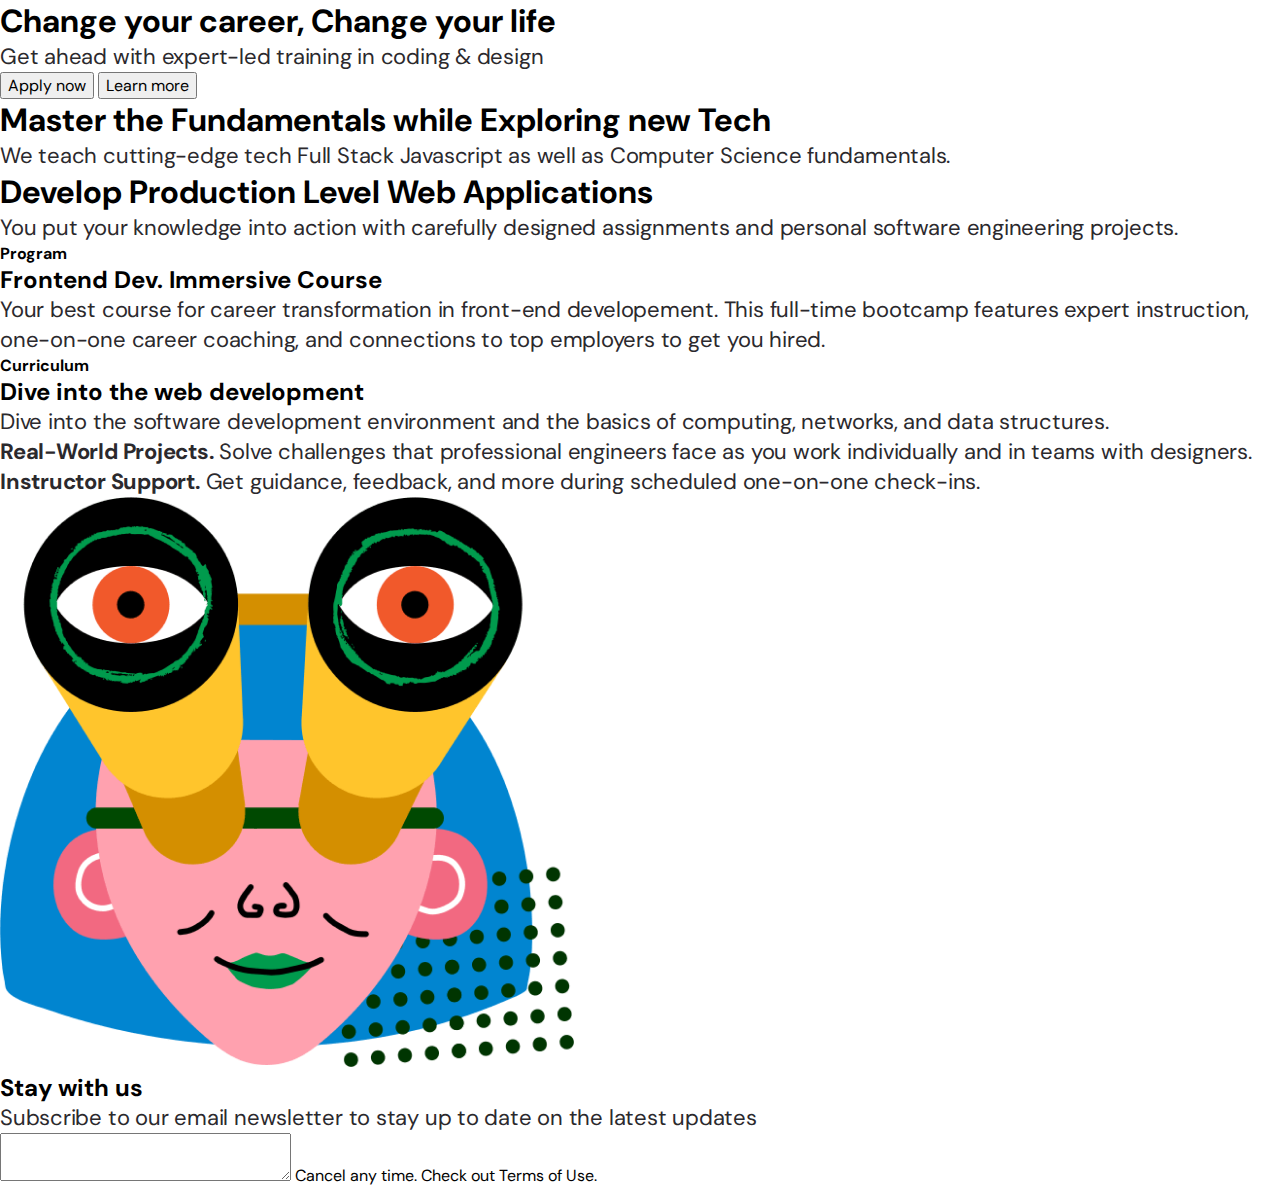
==== commit 8815da03: "marking" ====
--- a/index.html
+++ b/index.html
@@ -14,22 +14,96 @@
 </head>
 
 <body>
-    <div class="container">
-        <div class="row">
-            <div class="col-1">col-1</div>
-            <div class="col-1">col-1</div>
-            <div class="col-1">col-1</div>
-            <div class="col-1">col-1</div>
-            <div class="col-1">col-1</div>
-            <div class="col-1">col-1</div>
-            <div class="col-1">col-1</div>
-            <div class="col-1">col-1</div>
-            <div class="col-1">col-1</div>
-            <div class="col-1">col-1</div>
-            <div class="col-1">col-1</div>
-            <div class="col-1">col-1</div>
-        </div>
+
+</body>
+<div class="Landing">
+    <h1>
+        Change your career,
+        Change your life
+    </h1>
+    <p>Get ahead with expert-led training in coding & design</p>
+    <div class="button-group">
+        <button type="button">
+            Apply now
+        </button>
+        <button type="button">
+            Learn more
+        </button>
     </div>
-</body>
+</div>
+
+<div class="Testimonials">
+    <h1 class="title">
+        Master the Fundamentals while Exploring new Tech
+    </h1>
+    <p class="description">
+        We teach cutting-edge tech Full Stack Javascript as well as Computer Science fundamentals.
+    </p>
+    <h1 class="title">
+        Develop Production Level Web Applications
+    </h1>
+    <p class="description">
+        You put your knowledge into action with carefully designed assignments and personal software engineering
+        projects.
+    </p>
+</div>
+
+<div class="Program">
+    <div class="header">
+        <strong>Program</strong>
+        <h2>
+            Frontend Dev.
+            Immersive Course
+        </h2>
+        <p>
+            Your best course for career transformation in front-end developement. This full-time bootcamp features
+            expert instruction, one-on-one career coaching, and connections to top employers to get you hired.
+        </p>
+    </div>
+    <div class="images">
+        <!-- img -->
+    </div>
+</div>
+
+<div class="curriculum">
+    <div class="header">
+        <strong>Curriculum</strong>
+        <h2>
+            Dive into the web development
+        </h2>
+        <p>
+            Dive into the software development environment and the basics of computing, networks, and data structures.
+        </p>
+    </div>
+    <div class="detail">
+        <p>
+            <strong>Real-World Projects.</strong> Solve challenges that professional engineers face as you work
+            individually and in teams
+            with designers.
+        </p>
+        <p>
+            <strong> Instructor Support.</strong> Get guidance, feedback, and more during scheduled one-on-one
+            check-ins.
+        </p>
+    </div>
+</div>
+
+<div class="banner">
+    <img src="./assets/img-banner.png" alt="#">
+    <h2>Stay with us</h2>
+    <p>
+        Subscribe to our email newsletter to stay up to date on the latest updates
+    </p>
+    <textarea name="email" cols="30" rows="2"></textarea>
+    <span>
+        Cancel any time. Check out Terms of Use.
+    </span>
+</div>
+
+<footer>
+    <link rel="stylesheet" href="#">
+    <link rel="stylesheet" href="#">
+    <link rel="stylesheet" href="#">
+</footer>
 
 </html>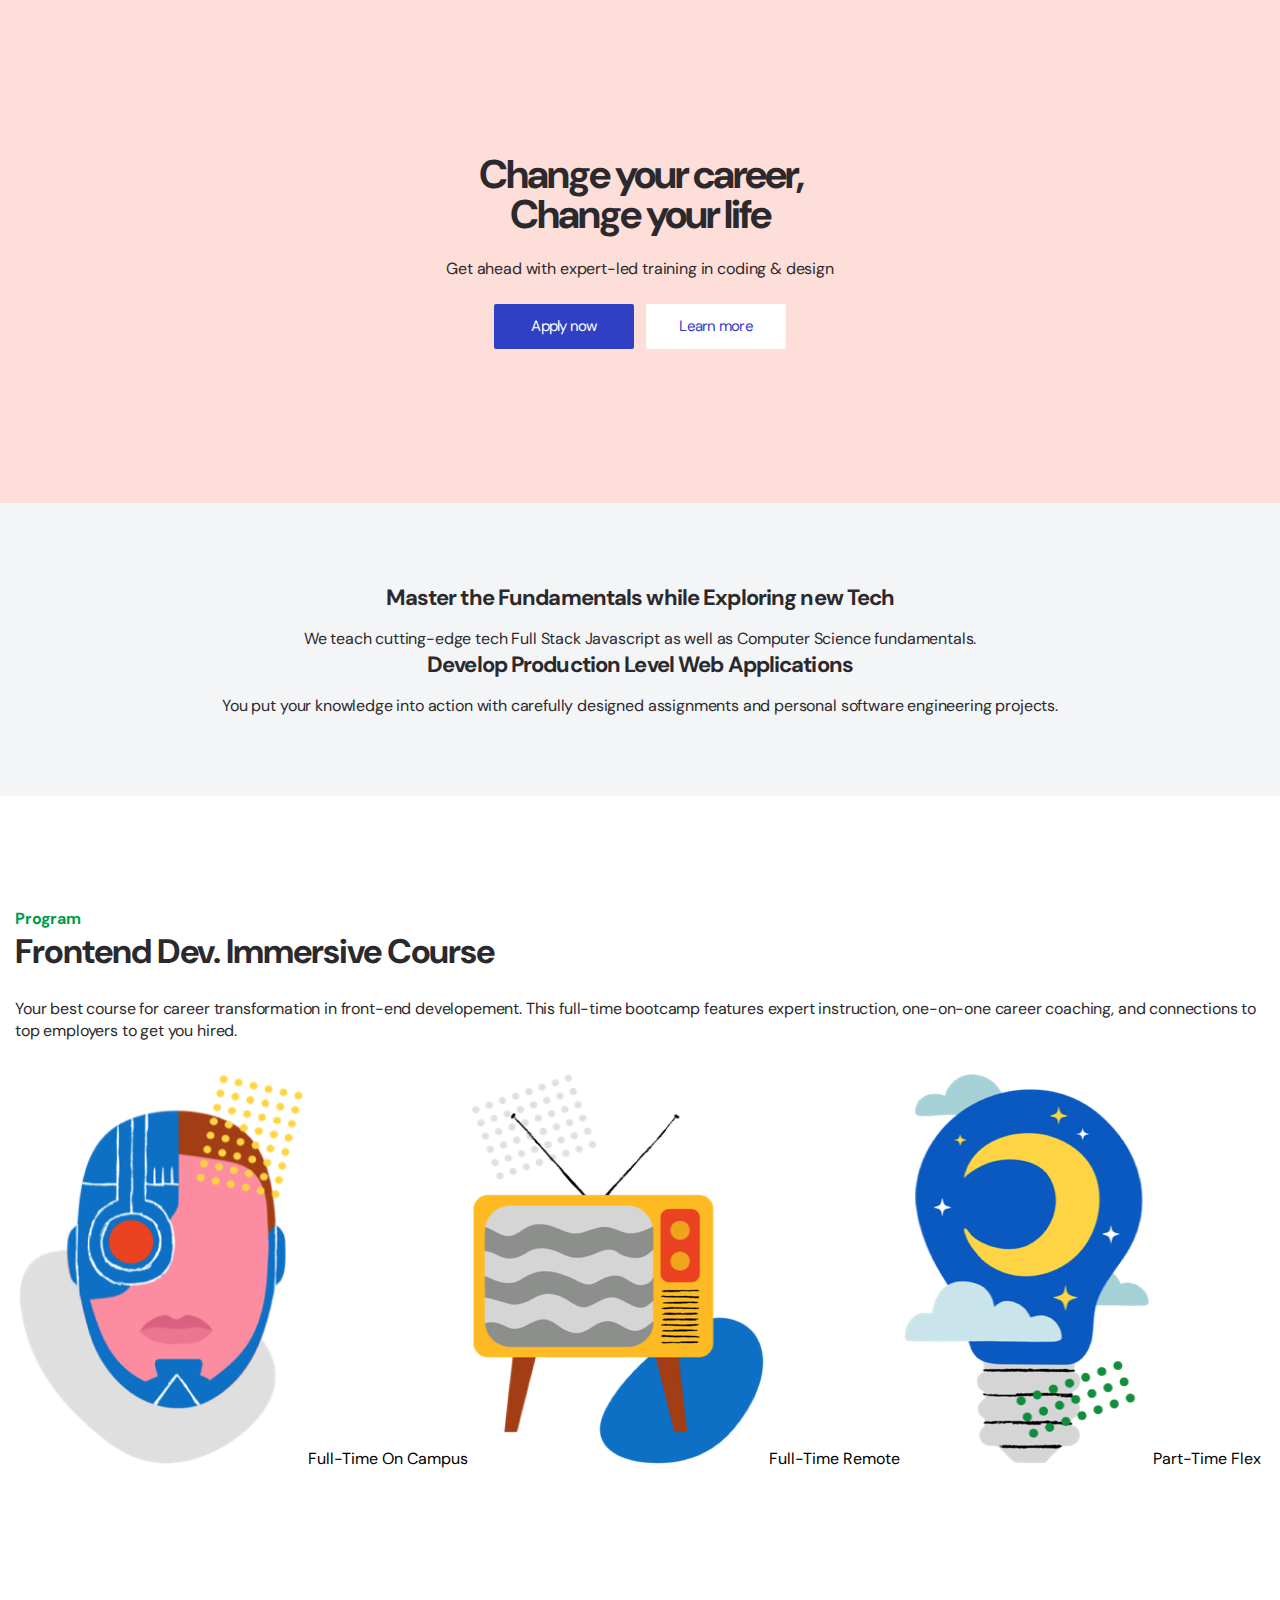
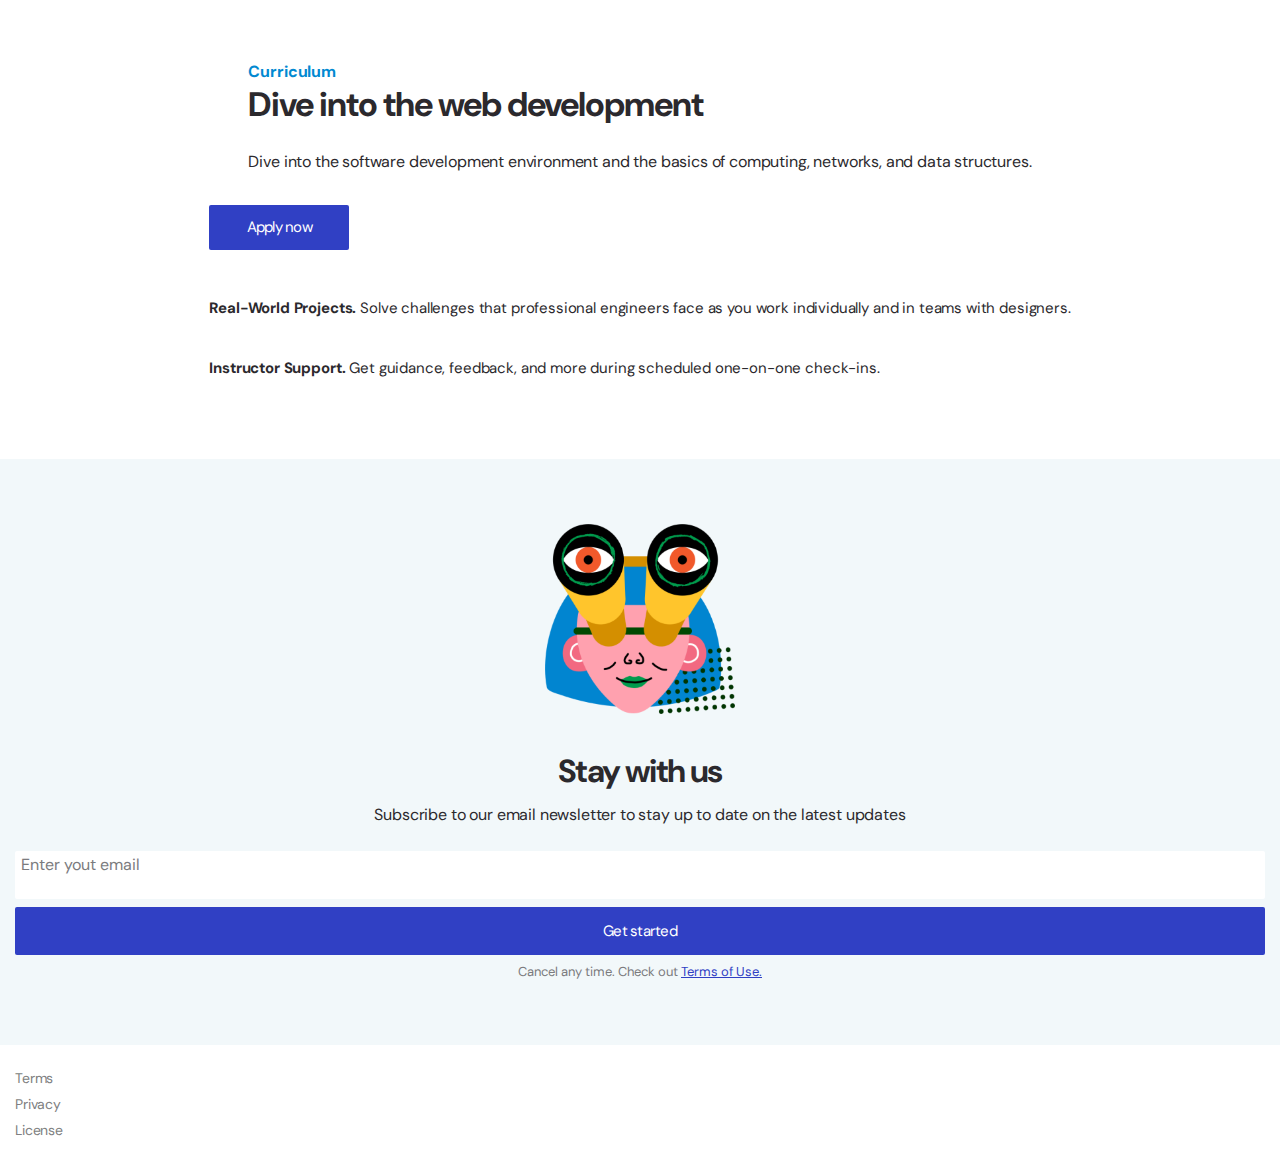
==== commit da32268c: "CSS partice (self)" ====
--- a/index.html
+++ b/index.html
@@ -16,23 +16,23 @@
 <body>
 
 </body>
-<div class="Landing">
+<div class="landing">
     <h1>
-        Change your career,
+        Change your career,<br />
         Change your life
     </h1>
     <p>Get ahead with expert-led training in coding & design</p>
     <div class="button-group">
-        <button type="button">
+        <button type="button" class="apply">
             Apply now
         </button>
-        <button type="button">
+        <button type="button" class="learn">
             Learn more
         </button>
     </div>
 </div>
 
-<div class="Testimonials">
+<div class="testimonials">
     <h1 class="title">
         Master the Fundamentals while Exploring new Tech
     </h1>
@@ -61,12 +61,17 @@
         </p>
     </div>
     <div class="images">
-        <!-- img -->
+        <img src="./assets/img-fulltime-campus.png" alt="Fulltime campus" id="img1">
+        <label for="img1">Full-Time On Campus</label>
+        <img src="./assets/img-fulltime-remote.png" alt="Fulltime campus" id="img2">
+        <label for="img2">Full-Time Remote</label>
+        <img src="./assets/img-parttime-flex.png" alt="Fulltime campus" id="img3">
+        <label for="img3">Part-Time Flex</label>
     </div>
 </div>
 
 <div class="curriculum">
-    <div class="header">
+    <div class="header-curriculum">
         <strong>Curriculum</strong>
         <h2>
             Dive into the web development
@@ -76,7 +81,8 @@
         </p>
     </div>
     <div class="detail">
-        <p>
+        <button type="button" class="apply">Apply now</button>
+        <p class="para-1">
             <strong>Real-World Projects.</strong> Solve challenges that professional engineers face as you work
             individually and in teams
             with designers.
@@ -94,16 +100,18 @@
     <p>
         Subscribe to our email newsletter to stay up to date on the latest updates
     </p>
-    <textarea name="email" cols="30" rows="2"></textarea>
+    <textarea name="email" cols="30" rows="2" placeholder=" Enter yout email"></textarea>
+    <button type="button">Get started</button>
     <span>
-        Cancel any time. Check out Terms of Use.
+        Cancel any time. Check out
+        <a href="#">Terms of Use.</a>
     </span>
 </div>
 
-<footer>
-    <link rel="stylesheet" href="#">
-    <link rel="stylesheet" href="#">
-    <link rel="stylesheet" href="#">
-</footer>
+<div class="footer">
+    <a href="#">Terms</a>
+    <a href="#">Privacy</a>
+    <a href="#">License</a>
+</div>
 
 </html>--- a/style.css
+++ b/style.css
@@ -63,4 +63,285 @@
     .container {
         max-width: 960px;
     }
+}
+
+/* landing part */
+.landing {
+    display: flex;
+    flex-direction: column;
+    justify-content: center;
+    align-items: center;
+    padding-top: 154px;
+    padding-bottom: 154px;
+    background-color: #FDDED8;
+}
+
+.landing h1,
+p {
+    text-align: center;
+    color: #2B292D;
+}
+
+.landing h1 {
+    font-size: 40px;
+    line-height: 1;
+    letter-spacing: -0.05em;
+
+}
+
+.landing p {
+    font-size: 16px;
+    line-height: 1, 375;
+    letter-spacing: -0.01em;
+    margin-top: 24px;
+}
+
+.landing button {
+    width: 140px;
+    height: 45px;
+    font-size: 15px;
+    line-height: 1, 6;
+    letter-spacing: -0.05em;
+    text-align: center;
+    border: none;
+    border-radius: 2px;
+    margin-top: 24px;
+}
+
+.button-group .apply {
+    background-color: #3040C4;
+    color: #FFFFFF;
+    margin-right: 8px;
+}
+
+.button-group .learn {
+    background-color: #FFFFFF;
+    color: #3040C4;
+
+}
+
+/* testimonials part */
+
+.testimonials {
+    display: flex;
+    flex-direction: column;
+    justify-content: center;
+    align-items: center;
+    padding: 80px 15px;
+    background-color: #F4F5F7;
+}
+
+.testimonials h1 {
+    font-size: 22px;
+    line-height: 1, 5;
+    letter-spacing: -0.04em;
+    color: #2B292D;
+    margin-bottom: 16px;
+}
+
+.testimonials p {
+    font-size: 16px;
+    line-height: 1, 5;
+    letter-spacing: -0.01em;
+    color: #2B292D;
+    text-align: left;
+
+}
+
+/* Program part */
+
+.Program {
+    display: flex;
+    flex-direction: column;
+    justify-self: center;
+    align-items: center;
+    padding: 112px 15px;
+}
+
+
+
+.header strong {
+    font-size: 16px;
+    line-height: 1, 5;
+    letter-spacing: -0.01em;
+    color: #009B4D;
+    margin-bottom: 8px;
+}
+
+.header h2 {
+    font-size: 34px;
+    line-height: 1, 0588235294;
+    letter-spacing: -0.03em;
+    color: #2B292D;
+    margin-bottom: 24px;
+}
+
+.header p {
+    font-size: 16px;
+    line-height: 1, 5;
+    letter-spacing: -0.01em;
+    text-align: left;
+    margin-bottom: 32px;
+}
+
+.header .images {
+
+    width: 290px;
+    height: 290px;
+    border-radius: 8px;
+
+}
+
+/* Curriculum part */
+.curriculum {
+    display: flex;
+    flex-direction: column;
+    justify-content: center;
+    align-items: center;
+    padding: 80px 15px;
+}
+
+.header-curriculum strong {
+    font-size: 16px;
+    line-height: 1, 5;
+    letter-spacing: -0.01em;
+    color: #0189D1;
+    margin-bottom: 8px;
+}
+
+.header-curriculum h2 {
+    font-size: 34px;
+    line-height: 1, 0588235294;
+    letter-spacing: -0.03em;
+    color: #2B292D;
+    margin-bottom: 24px;
+}
+
+.header-curriculum p {
+    font-size: 16px;
+    line-height: 1, 5;
+    letter-spacing: -0.01em;
+    color: #2B292D;
+    text-align: left;
+    margin-bottom: 32px;
+}
+
+.detail button {
+    width: 140px;
+    height: 45px;
+    font-size: 15px;
+    line-height: 1, 6;
+    letter-spacing: -0.05em;
+    text-align: center;
+    border: none;
+    border-radius: 2px;
+    background-color: #3040C4;
+    color: #FFFFFF;
+    margin-bottom: 48px;
+}
+
+.detail p,
+strong {
+    font-size: 15px;
+    line-height: 1, 4666666667;
+    letter-spacing: -0.01em;
+    text-align: left;
+}
+
+.detail .para-1 {
+    margin-bottom: 40px;
+}
+
+/* Banner part */
+
+.banner {
+    display: flex;
+    flex-direction: column;
+    justify-content: center;
+    align-items: center;
+    background-color: #F2F8FA;
+    padding: 65px 15px;
+
+}
+
+.banner img {
+    width: 190px;
+    height: 190px;
+    margin-bottom: 41px;
+}
+
+.banner h2 {
+    font-size: 32px;
+    line-height: 1;
+    letter-spacing: -0.05em;
+    text-align: center;
+    color: #2B292D;
+    margin-bottom: 16px;
+}
+
+.banner p {
+    font-size: 16px;
+    line-height: 1.5;
+    letter-spacing: -0.01em;
+    text-align: center;
+    color: #2B292D;
+    margin-bottom: 24px;
+}
+
+.banner textarea {
+    width: 100%;
+    height: 48px;
+    border: none;
+    border-radius: 2px;
+    resize: none;
+    margin-bottom: 8px;
+}
+
+.banner textarea::placeholder {
+    font-size: 16px;
+    line-height: 1.5;
+    color: #7B7B7E;
+}
+
+.banner button {
+    width: 100%;
+    height: 48px;
+    font-size: 15px;
+    line-height: 1, 6;
+    letter-spacing: -0.05em;
+    border: none;
+    border-radius: 2px;
+    text-align: center;
+    background-color: #3040C4;
+    color: #FFFFFF;
+    margin-bottom: 8px;
+}
+
+.banner span {
+    font-size: 13px;
+    line-height: 1, 5384615385;
+    text-align: center;
+    color: #7B7B7E;
+}
+
+.banner span>a {
+    text-decoration: underline;
+    color: #3040C4;
+}
+
+/* Footer part*/
+.footer {
+    padding: 24px 15px;
+    display: flex;
+    flex-direction: column;
+    justify-content: center;
+    align-items: flex-start;
+}
+
+.footer a {
+    font-size: 14px;
+    line-height: 1, 7142857143;
+    letter-spacing: -0.01em;
+    color: #807F81;
+    margin-bottom: 8px;
 }